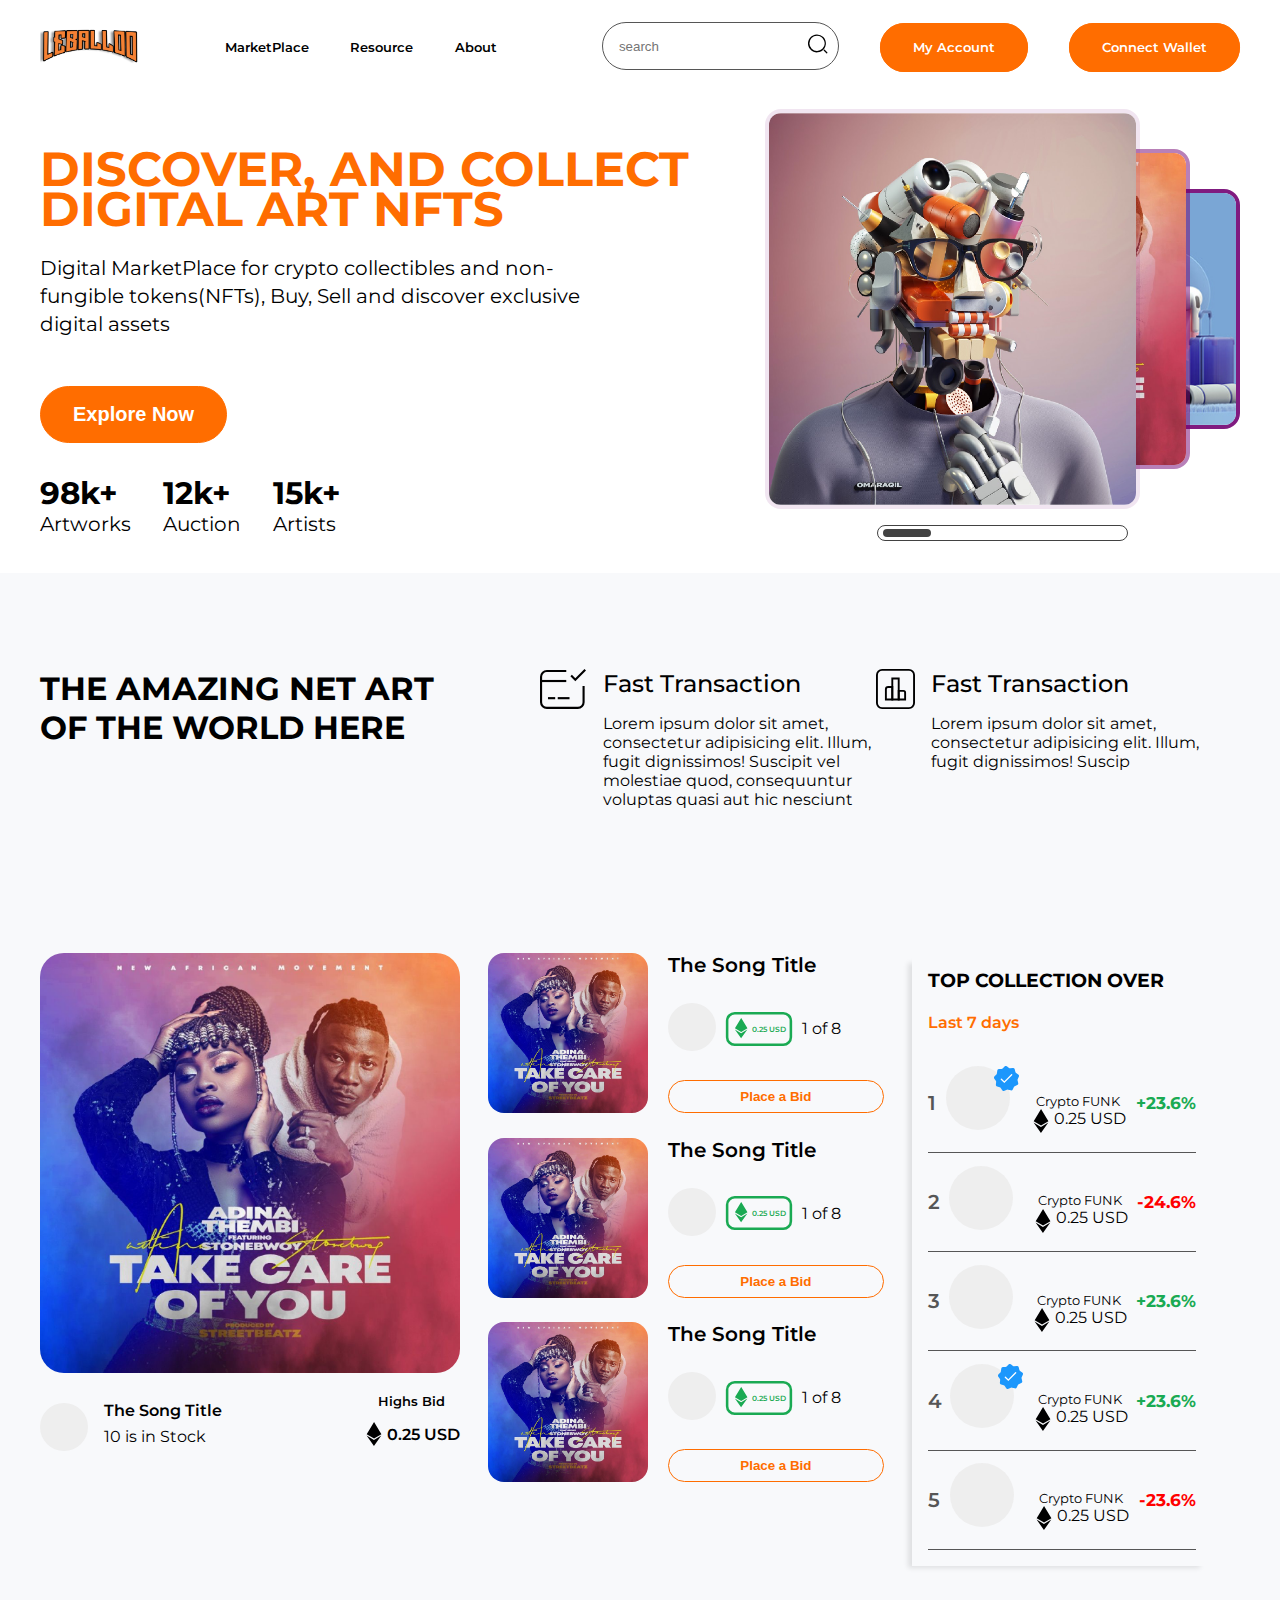
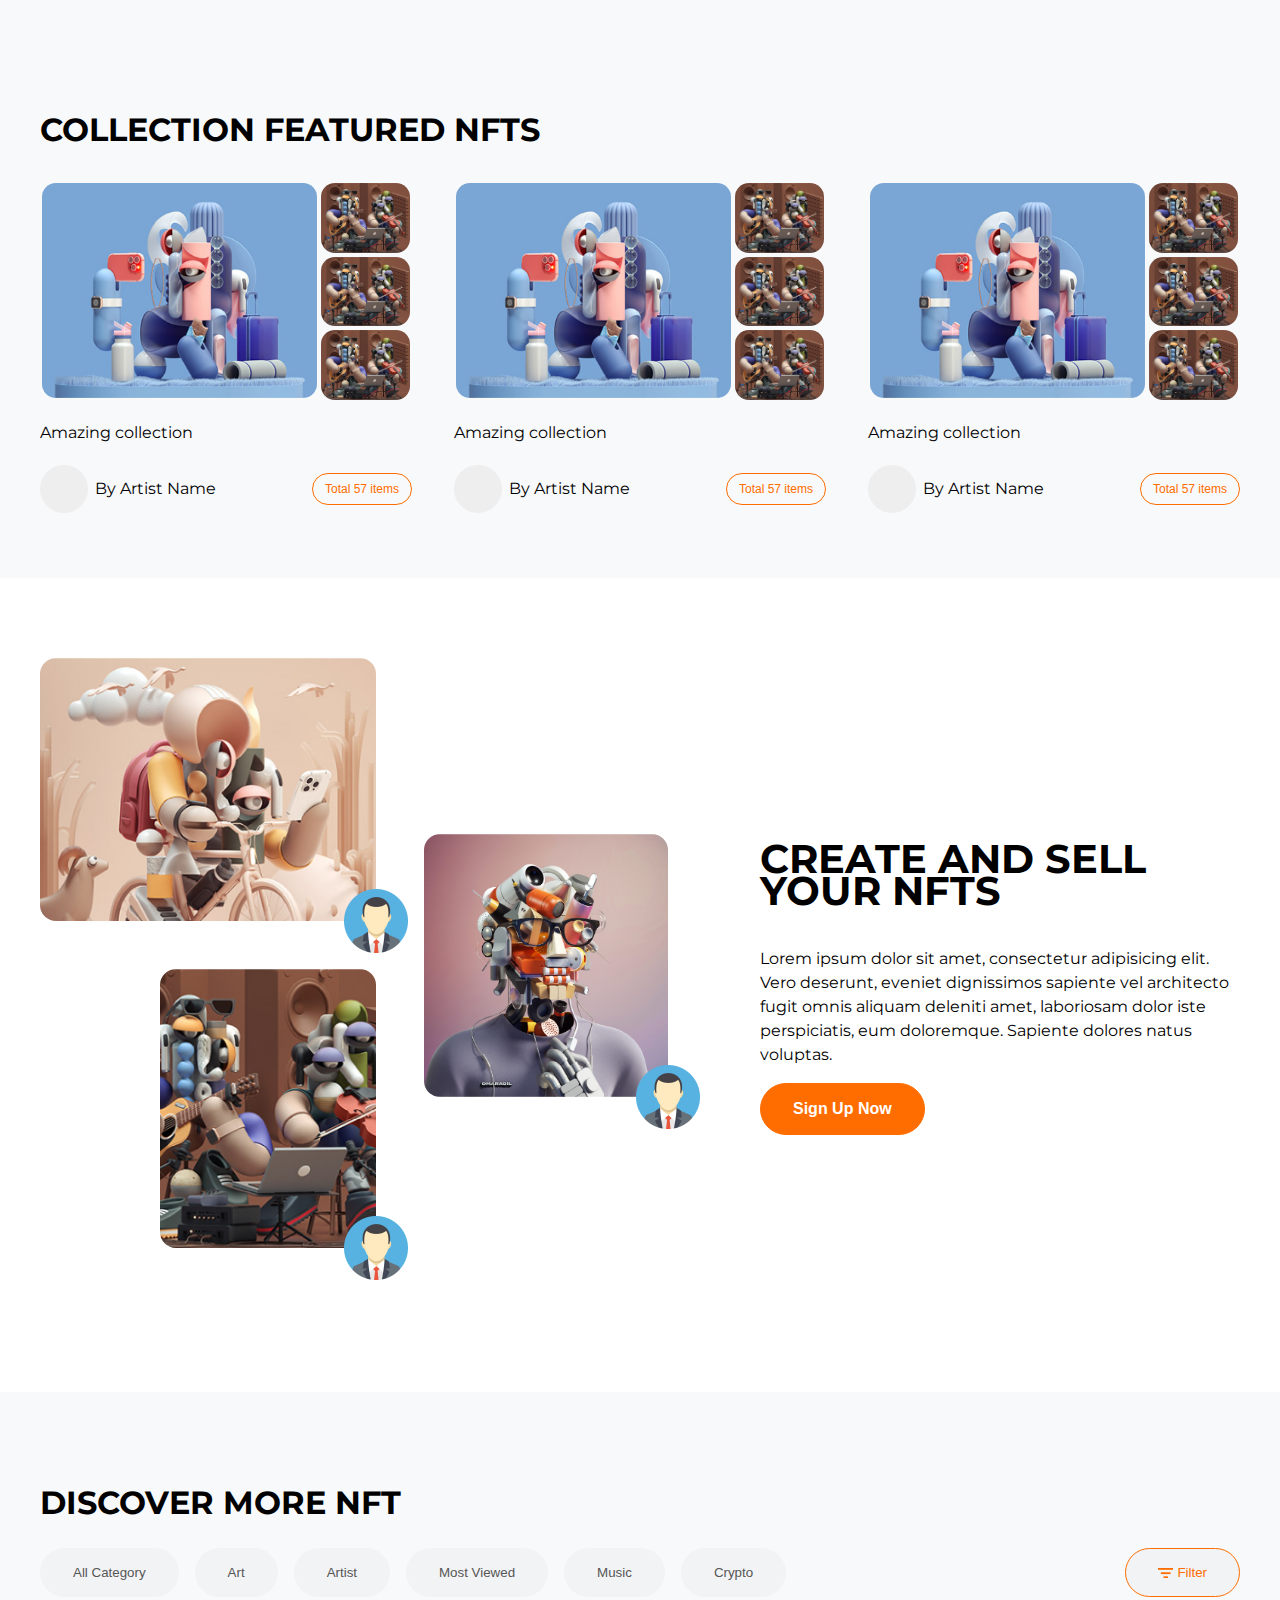
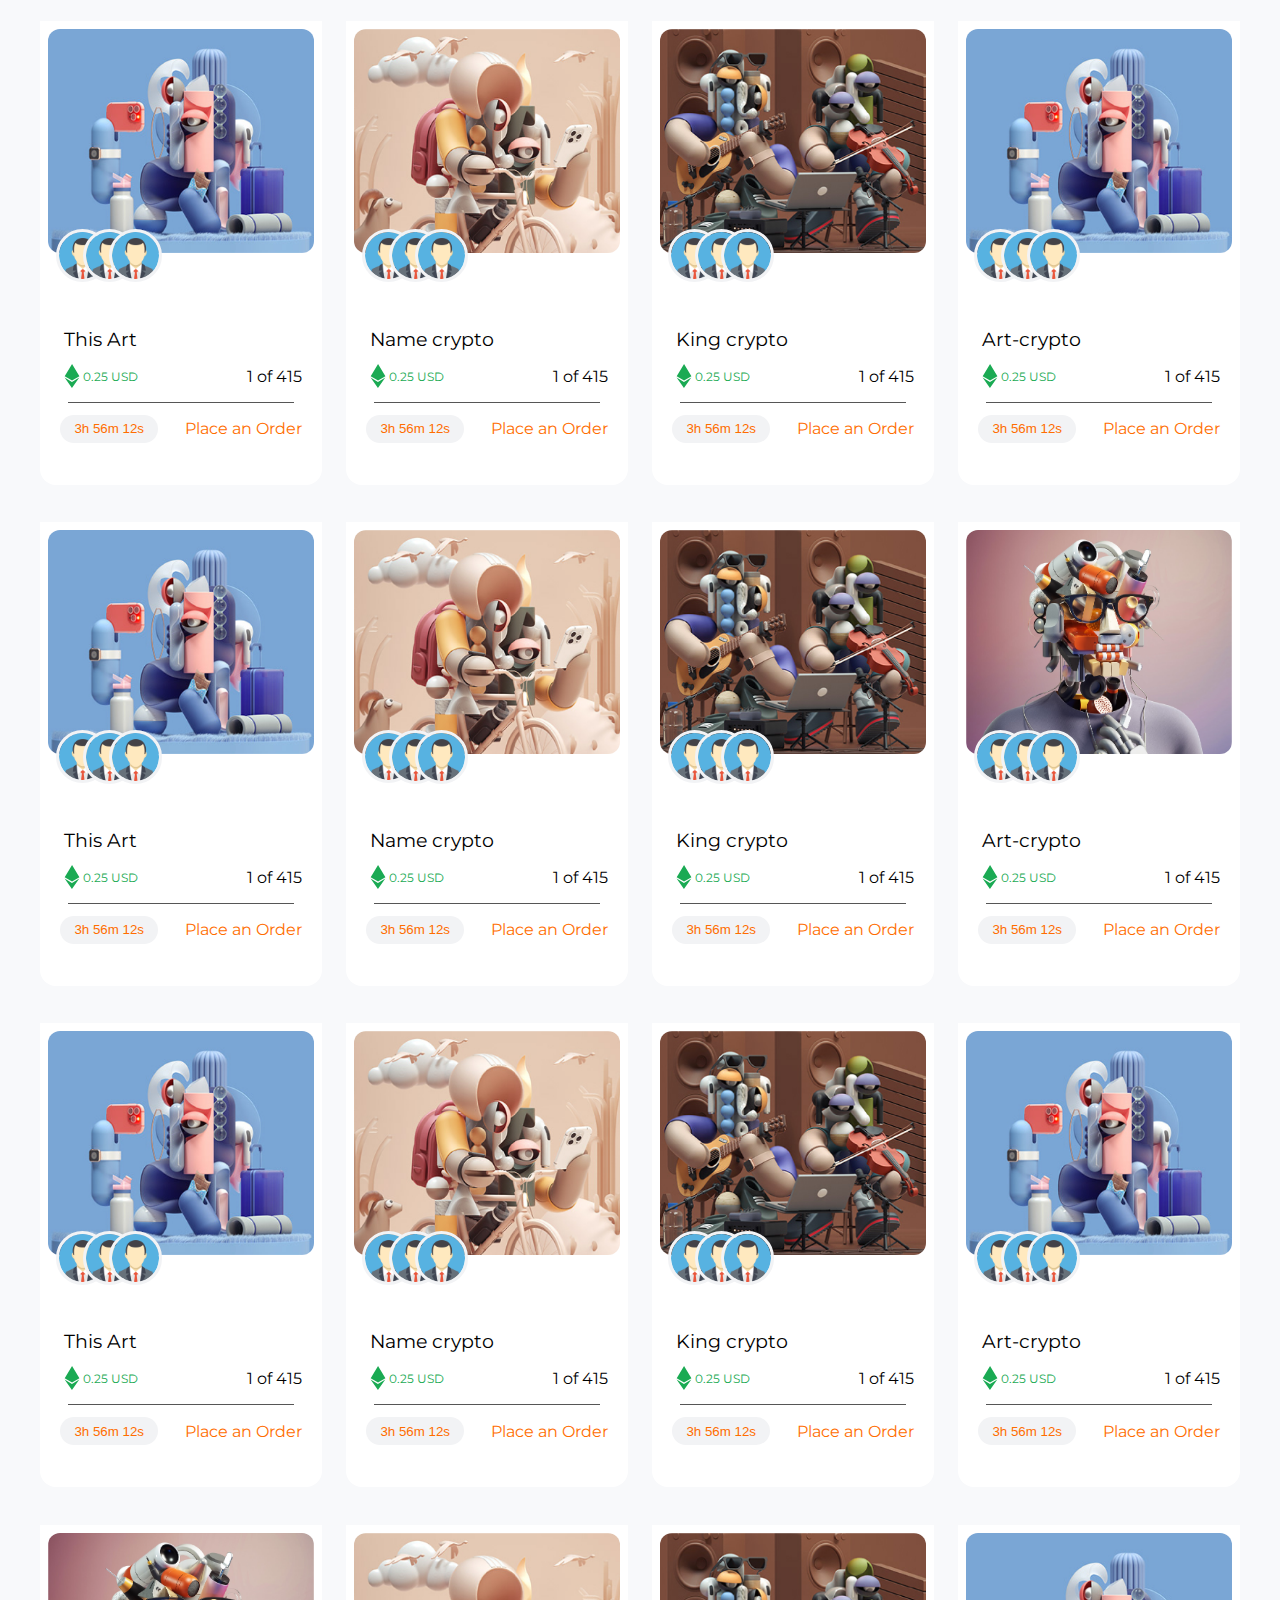
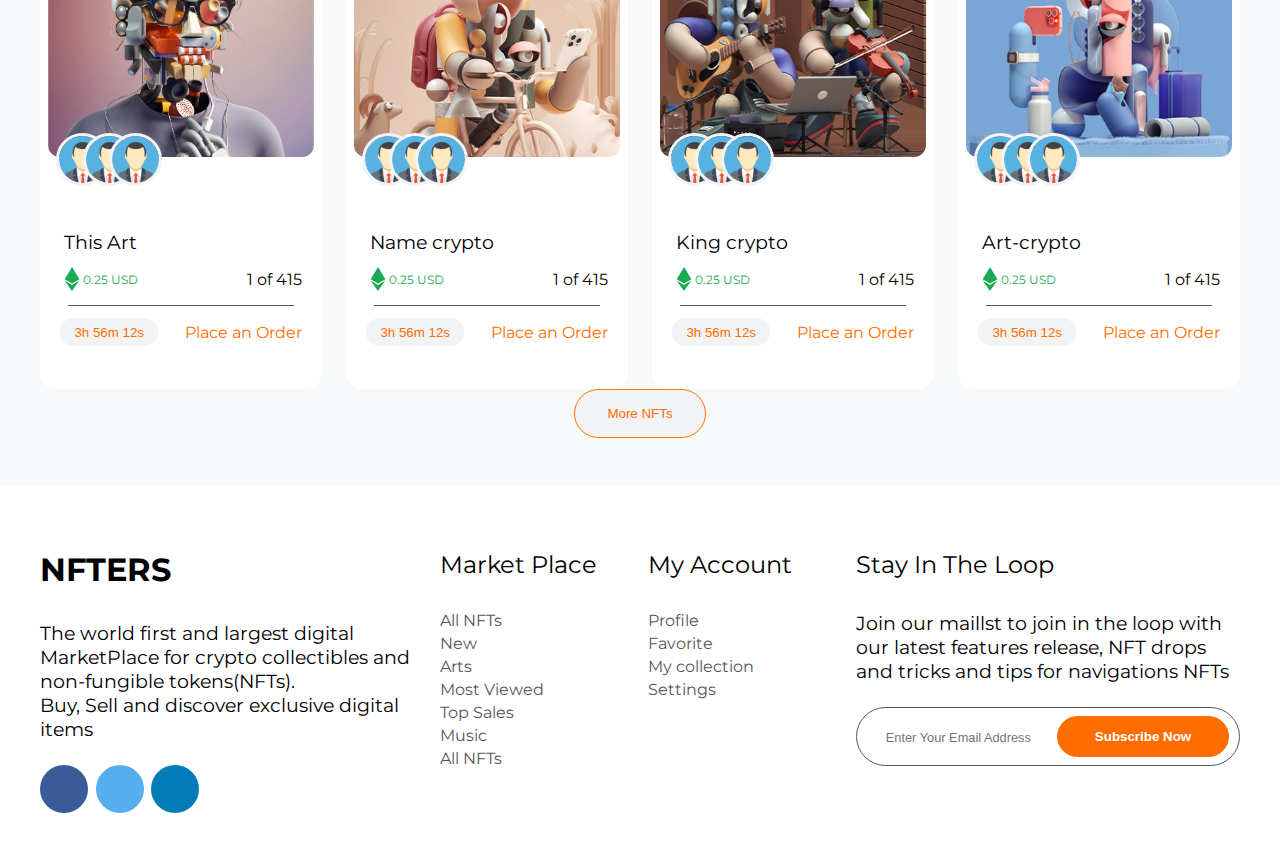
==== index.html @ 3ec62043 "mode" ====
<!DOCTYPE html>
<html lang="en">
  <head>
    <meta charset="UTF-8" />
    <meta http-equiv="X-UA-Compatible" content="IE=edge" />
    <meta name="viewport" content="width=device-width, initial-scale=1.0" />
    <link rel="stylesheet" href="./css/main.css" type="text/css" />
    <link rel="preconnect" href="https://fonts.googleapis.com" />
    <link rel="preconnect" href="https://fonts.gstatic.com" crossorigin />
    <link
      href="https://fonts.googleapis.com/css2?family=Montserrat:wght@400;600;800&display=swap"
      rel="stylesheet"
    />
    <title>Leballo</title>
  </head>
  <body>
    <nav>
      <ul>
        <li>
          <a href="./index.html"><img src="./img/Asset 1.png" /></a>
        </li>
        <li><a href="#">MarketPlace</a></li>
        <li><a href="#">Resource</a></li>
        <li><a href="#">About</a></li>
        <li>
          <form class="search">
            <input type="text" placeholder="search" />
            <button>
              <svg viewbox="0 0 145 145">
                <path d="M64.84 9.42A55.42 55.42 0 0 1 104 104 55.42 55.42 0 0 1 25.65 25.65 55 55 0 0 1 64.84 9.42m0 -9.42a64.84 64.84 0 1 0 45.84 19A64.63 64.63 0 0 0 64.84 0Z" />
                <path d="M136.18 137.42a4.69 4.69 0 0 1 -3.33 -1.38l-18.26 -18.26a4.71 4.71 0 0 1 6.66 -6.66l18.26 18.26a4.71 4.71 0 0 1 -3.33 8Z"/>
            </svg></button>
          </form>
        </li>
        <li><a href="./account.html" class="rounded-button">My Account</a></li>
        <li><a class="rounded-button">Connect Wallet</a></li>
        <svg class="mobile-nav-icon" onclick="toggleNavVisiblity()">
          <path d="M1 2H9C9.26522 2 9.51957 1.89464 9.70711 1.70711C9.89464 1.51957 10 1.26522 10 1C10 0.734784 9.89464 0.48043 9.70711 0.292893C9.51957 0.105357 9.26522 0 9 0H1C0.734784 0 0.48043 0.105357 0.292893 0.292893C0.105357 0.48043 0 0.734784 0 1C0 1.26522 0.105357 1.51957 0.292893 1.70711C0.48043 1.89464 0.734784 2 1 2ZM18 9C18 8.73478 17.8946 8.48043 17.7071 8.29289C17.5196 8.10536 17.2652 8 17 8H1C0.734784 8 0.48043 8.10536 0.292893 8.29289C0.105357 8.48043 0 8.73478 0 9C0 9.26522 0.105357 9.51957 0.292893 9.70711C0.48043 9.89464 0.734784 10 1 10H17C17.2652 10 17.5196 9.89464 17.7071 9.70711C17.8946 9.51957 18 9.26522 18 9ZM17 16H9C8.73478 16 8.48043 16.1054 8.29289 16.2929C8.10536 16.4804 8 16.7348 8 17C8 17.2652 8.10536 17.5196 8.29289 17.7071C8.48043 17.8946 8.73478 18 9 18H17C17.2652 18 17.5196 17.8946 17.7071 17.7071C17.8946 17.5196 18 17.2652 18 17C18 16.7348 17.8946 16.4804 17.7071 16.2929C17.5196 16.1054 17.2652 16 17 16Z" />
        </svg>
      </ul>
    </nav>
    <ol class="mobile-nav">
      <li><a href="#" >MarketPlace</a></li>
      <li><a href="#" >Resource</a></li>
      <li><a href="#" >About</a></li>
      <li><a href="./account.html">My Account</a></li>
      <li><a href="#">Connect Wallet</a></li>
    </ol>
    <section id="intro">
      <div>
        <h2>DISCOVER, AND COLLECT DIGITAL ART NFTS</h2>
        <p>
          Digital MarketPlace for crypto collectibles and non-fungible
          tokens(NFTs), Buy, Sell and discover exclusive digital assets
        </p>
        <button class="rounded-button">Explore Now</button>
        <ul>
          <li>
            <h3>98k+</h3>
            <p>Artworks</p>
          </li>
          <li>
            <h3>12k+</h3>
            <p>Auction</p>
          </li>
          <li>
            <h3>15k+</h3>
            <p>Artists</p>
          </li>
        </ul>
      </div>
      <div>
        <div class="img-slider" id="img-slider">
          <img
            class="first"
            src="./img/Asset 6.png"
            alt="test image"
            onclick="getValue({'index':1})"
          />
          <img
            class="second"
            src="./img/Asset 2.png"
            alt="test image"
            onclick="getValue({'index':2})"
          />
          <img
            class="third"
            src="./img/Asset 3.png"
            alt="test image"
            onclick="getValue({'index':3})"
          />
          <img
            src="./img/Asset 4.png"
            alt="test image"
            onclick="getValue({'index':4})"
          />
          <img
            src="./img/Asset 5.png"
            alt="test image"
            onclick="getValue({'index':5})"
          />
        </div>
        <form class="slider" onchange="getValue()" id="form-slider">
          <input type="radio" name="slide" value="1" checked />
          <input type="radio" name="slide" value="2" />
          <input type="radio" name="slide" value="3" />
          <input type="radio" name="slide" value="4" />
          <input type="radio" name="slide" value="5" />
        </form>
      </div>
    </section>
    <div class="bgcolor_lit_purple">
      <section id="more-intro">
        <h3>THE AMAZING NET ART OF THE WORLD HERE</h3>
        <div>
          <img 
          src="./img/Asset 6(2).svg" />
          <article>
            <h4>Fast Transaction</h4>
            <p>
              Lorem ipsum dolor sit amet, consectetur adipisicing elit. Illum,
              fugit dignissimos! Suscipit vel molestiae quod, consequuntur
              voluptas quasi aut hic nesciunt
            </p>
          </article>
        </div>
        <div>
          <img src="./img/Asset 5.svg" />
          <article>
            <h4>Fast Transaction</h4>
            <p>
              Lorem ipsum dolor sit amet, consectetur adipisicing elit. Illum,
              fugit dignissimos! Suscip
            </p>
          </article>
        </div>
      </section>
      <section id="featured">
        <div id="top-featured">
          <img
            class="rounded-corners"
            style="--radius: 1.5rem"
            src="./img/Asset 2.png"
          />
          <div>
            <div class="detail">
              <div
                class="blank_sq_image"
                style="--length: 3rem; --radius: 50%"
              ></div>
              <div>
                <h4>The Song Title</h4>
                <p>10 is in Stock</p>
              </div>
            </div>
            <div>
              <h5>Highs Bid</h5>
              <div class="price">
                <svg viewbox="0 0 20px 20px" xml:space="preserve">
                  <path
                    style="fill:currentColor;"
                    d="M11.944 17.97L4.58 13.62 11.943 24l7.37 -10.38 -7.372 4.35h0.003zM12.056 0L4.69 12.223l7.365 4.354 7.365 -4.35L12.056 0z"
                  />
                </svg>
                <p>0.25 USD</p>
              </div>
            </div>
          </div>
        </div>
        <div id="list-featured">
          <article>
            <img class="rounded-corners" src="./img/Asset 2.png" />
            <div class="flex">
              <h6>The Song Title</h6>
              <div class="flex">
                <div class="blank_sq_image" style="--length: 3rem; --radius: 50%">
                </div>
                <div class="price">
                  <svg viewbox="0 0 20px 20px" xml:space="preserve">
                    <path
                      style="fill:currentColor;"
                      d="M11.944 17.97L4.58 13.62 11.943 24l7.37 -10.38 -7.372 4.35h0.003zM12.056 0L4.69 12.223l7.365 4.354 7.365 -4.35L12.056 0z"
                    />
                  </svg>
                  <p>0.25 USD</p>
                </div>
                <p>1 of 8</p>
              </div>
              <button class="rounded-button invented-btn">Place a Bid</button>
            </div>
          </article>
          <article>
            <img class="rounded-corners" src="./img/Asset 2.png" />
            <div class="flex">
              <h6>The Song Title</h6>
              <div class="flex">
                <div class="blank_sq_image" style="--length: 3rem; --radius: 50%">
                </div>
                <div class="price">
                  <svg viewbox="0 0 20px 20px" xml:space="preserve">
                    <path
                      style="fill:currentColor;"
                      d="M11.944 17.97L4.58 13.62 11.943 24l7.37 -10.38 -7.372 4.35h0.003zM12.056 0L4.69 12.223l7.365 4.354 7.365 -4.35L12.056 0z"
                    />
                  </svg>
                  <p>0.25 USD</p>
                </div>
                <p>1 of 8</p>
              </div>
              <button class="rounded-button invented-btn">Place a Bid</button>
            </div>
          </article>
          <article>
            <img class="rounded-corners" src="./img/Asset 2.png" />
            <div class="flex">
              <h6>The Song Title</h6>
              <div class="flex">
                <div class="blank_sq_image" style="--length: 3rem; --radius: 50%">
                </div>
                <div class="price">
                  <svg viewbox="0 0 20px 20px" xml:space="preserve">
                    <path
                      style="fill:currentColor;"
                      d="M11.944 17.97L4.58 13.62 11.943 24l7.37 -10.38 -7.372 4.35h0.003zM12.056 0L4.69 12.223l7.365 4.354 7.365 -4.35L12.056 0z"
                    />
                  </svg>
                  <p>0.25 USD</p>
                </div>
                <p>1 of 8</p>
              </div>
              <button class="rounded-button invented-btn">Place a Bid</button>
            </div>
          </article>
        </div>
        <div id="top-collection">
          <h3>TOP COLLECTION OVER</h3>
          <h4>Last 7 days</h4>
          <div>
            <article>
              <h4>1</h4>
              <div class="image-with-verification">
                <div class="blank_sq_image"
                style="--length: 4rem; --radius: 50%">
                </div>
                <img src="./img/Asset 4.svg"/>
              </div>
              <div class="detail">
                <h5>Crypto FUNK</h5>
                <div class="price">
                  <svg viewbox="0 0 20px 20px" xml:space="preserve">
                    <path
                      style="fill:currentColor;"
                      d="M11.944 17.97L4.58 13.62 11.943 24l7.37 -10.38 -7.372 4.35h0.003zM12.056 0L4.69 12.223l7.365 4.354 7.365 -4.35L12.056 0z"
                    />
                  </svg>
                  <p>0.25 USD</p>
                </div>
              </div>
              <h6  style="color: var(--color-green);">+23.6%</h6>
            </article>
            <div>
              <article>
                <h4>2</h4>
                <div class="image-with-verification">
                  <div class="blank_sq_image"
                  style="--length: 4rem; --radius: 50%">
                  </div>
                </div>
                <div class="detail">
                  <h5>Crypto FUNK</h5>
                  <div class="price">
                    <svg viewbox="0 0 20px 20px" xml:space="preserve">
                      <path
                        style="fill:currentColor;"
                        d="M11.944 17.97L4.58 13.62 11.943 24l7.37 -10.38 -7.372 4.35h0.003zM12.056 0L4.69 12.223l7.365 4.354 7.365 -4.35L12.056 0z"
                      />
                    </svg>
                    <p>0.25 USD</p>
                  </div>
                </div>
                <h6 style="color: red;">-24.6%</h6>
              </article>
              <div>
                <article>
                  <h4>3</h4>
                  <div class="image-with-verification">
                    <div class="blank_sq_image"
                    style="--length: 4rem; --radius: 50%">
                    </div>
                  </div>
                  <div class="detail">
                    <h5>Crypto FUNK</h5>
                    <div class="price">
                      <svg viewbox="0 0 20px 20px" xml:space="preserve">
                        <path
                          style="fill:currentColor;"
                          d="M11.944 17.97L4.58 13.62 11.943 24l7.37 -10.38 -7.372 4.35h0.003zM12.056 0L4.69 12.223l7.365 4.354 7.365 -4.35L12.056 0z"
                        />
                      </svg>
                      <p>0.25 USD</p>
                    </div>
                  </div>
                  <h6 style="color: var(--color-green);">+23.6%</h6>
                </article>
                <div>
                  <article>
                    <h4>4</h4>
                    <div class="image-with-verification">
                      <div class="blank_sq_image"
                      style="--length: 4rem; --radius: 50%">
                      </div>
                      <img src="./img/Asset 4.svg"/>
                    </div>
                    <div class="detail">
                      <h5>Crypto FUNK</h5>
                      <div class="price">
                        <svg viewbox="0 0 20px 20px" xml:space="preserve">
                          <path
                            style="fill:currentColor;"
                            d="M11.944 17.97L4.58 13.62 11.943 24l7.37 -10.38 -7.372 4.35h0.003zM12.056 0L4.69 12.223l7.365 4.354 7.365 -4.35L12.056 0z"
                          />
                        </svg>
                        <p>0.25 USD</p>
                      </div>
                    </div>
                    <h6 style="color: var(--color-green);" >+23.6%</h6>
                  </article>
                  <div>
                    <article>
                      <h4>5</h4>
                      <div class="image-with-verification">
                        <div class="blank_sq_image"
                        style="--length: 4rem; --radius: 50%">
                        </div>
                      </div>
                      <div class="detail">
                        <h5>Crypto FUNK</h5>
                        <div class="price">
                          <svg viewbox="0 0 20px 20px" xml:space="preserve">
                            <path
                              style="fill:currentColor;"
                              d="M11.944 17.97L4.58 13.62 11.943 24l7.37 -10.38 -7.372 4.35h0.003zM12.056 0L4.69 12.223l7.365 4.354 7.365 -4.35L12.056 0z"
                            />
                          </svg>
                          <p>0.25 USD</p>
                        </div>
                      </div>
                      <h6 style="color: red;">-23.6%</h6>
                    </article>
          </div>
        </div>
      </section>
      <section id="nft-collections">
        <h2>COLLECTION FEATURED NFTS</h2>
        <div id="collections">
          <div>
            <div class="collection">
              <img class="main" src="./img/Asset 3.png" />
              <img src="./img/Asset 5.png"/>
              <img src="./img/Asset 5.png"/>
              <img src="./img/Asset 5.png"/>
            </div>
            <h4>Amazing collection</h4>
            <div class="flex flex-center">
                <div class="blank_sq_image" style="--length:3rem;"></div>
                <p>By Artist Name</p>
              <button class="rounded-button flex-leftmost invented-btn">Total 57 items</button>
            </div>
          </div>
          <div>
            <div class="collection">
              <img class="main" src="./img/Asset 3.png" />
              <img src="./img/Asset 5.png"/>
              <img src="./img/Asset 5.png"/>
              <img src="./img/Asset 5.png"/>
            </div>
            <h4>Amazing collection</h4>
            <div class="flex flex-center">
                <div class="blank_sq_image" style="--length:3rem;"></div>
                <p>By Artist Name</p>
              <button class="rounded-button flex-leftmost invented-btn">Total 57 items</button>
            </div>
          </div>
          <div>
            <div class="collection">
              <img class="main" src="./img/Asset 3.png" />
              <img src="./img/Asset 5.png"/>
              <img src="./img/Asset 5.png"/>
              <img src="./img/Asset 5.png"/>
            </div>
            <h4>Amazing collection</h4>
            <div class="flex flex-center">
                <div class="blank_sq_image" style="--length:3rem;"></div>
                <p>By Artist Name</p>
              <button class="rounded-button flex-leftmost invented-btn">Total 57 items</button>
            </div>
          </div>
        </div>
      </section>
    </div>
    <section id="create-nfts">
      <div class="image-display">
        <div class="image_avatar">
          <img src="./img/Asset 4.png" class="rounded-corners main"/>
          <img src="./img/Avatar.png" class="avatar"/>
        </div>
        <div class="image_avatar">
          <img src="./img/Asset 5.png" class="rounded-corners main"/>
          <img src="./img/Avatar.png" class="avatar"/>
        </div>
        <div class="image_avatar">
          <img src="./img/Asset 6.png" class="rounded-corners main"/>
          <img src="./img/Avatar.png" class="avatar"/>
        </div>
      </div>
      <article>
        <h3>CREATE AND SELL YOUR NFTS</h3>
        <p>Lorem ipsum dolor sit amet, consectetur adipisicing elit. Vero deserunt, eveniet dignissimos sapiente vel architecto fugit omnis aliquam deleniti amet, laboriosam dolor iste perspiciatis, eum doloremque. Sapiente dolores natus voluptas.</p>
        <button class="rounded-button">Sign Up Now</button>
      </article>
    </section>
    <div class="bgcolor_lit_purple">
      <section id="discover">
        <h2>DISCOVER MORE NFT</h2>
        <div id="category">
          <button class="rounded-button">All Category</button>
          <button class="rounded-button">Art</button>
          <button class="rounded-button">Artist</button>
          <button class="rounded-button">Most Viewed</button>
          <button class="rounded-button">Music</button>
          <button class="rounded-button">Crypto</button>
          <button class="rounded-button flex flex-center" style="--gap:0.25rem"> <svg
            style="height: 10px; width: 15px; fill: currentColor"
            viewbox="0 0 15px 10px"
          >
            <path d="M0 0H15.444V1.824H0V0Z"></path>
            <path d="M2.87 4.275H12.574V6.099H2.87V4.275Z"></path>
            <path d="M5.472 8.333H9.972V10.157H5.472V8.333Z"></path>
          </svg> Filter</button>
        </div>
        <div id="nfts">
          <figure>
            <img src="./img/Asset 3.png" />
            <div class="avatars">
              <img src="./img/Avatar.png" />
              <img src="./img/Avatar.png" />
              <img src="./img/Avatar.png" />
            </div>
            <figcaption>
              <h3>This Art</h3>
              <div class="flex-group">
                <div>
                  <svg xml:space="preserve">
                    <path
                      class="green-eth-icon"
                      d="M11.944 17.97L4.58 13.62 11.943 24l7.37 -10.38 -7.372 4.35h0.003zM12.056 0L4.69 12.223l7.365 4.354 7.365 -4.35L12.056 0z"
                    />
                  </svg>
                  <p>0.25 USD</p>
                </div>
                <p>1 of 415</p>
              </div>
              <div class="divider"></div>
              <div class="flex-group">
                <button class="rounded-button">3h 56m 12s</button>
                <a>Place an Order</a>
              </div>
            </figcaption>
          </figure>
          <figure>
            <img src="./img/Asset 4.png" />
            <div class="avatars">
              <img src="./img/Avatar.png" />
              <img src="./img/Avatar.png" />
              <img src="./img/Avatar.png" />
            </div>
            <figcaption>
              <h3>Name crypto</h3>
              <div class="flex-group">
                <div>
                  <svg xml:space="preserve">
                    <path
                      class="green-eth-icon"
                      d="M11.944 17.97L4.58 13.62 11.943 24l7.37 -10.38 -7.372 4.35h0.003zM12.056 0L4.69 12.223l7.365 4.354 7.365 -4.35L12.056 0z"
                    />
                  </svg>
                  <p>0.25 USD</p>
                </div>
                <p>1 of 415</p>
              </div>
              <div class="divider"></div>
              <div class="flex-group">
                <button class="rounded-button">3h 56m 12s</button>
                <a>Place an Order</a>
              </div>
            </figcaption>
          </figure>
          <figure>
            <img src="./img/Asset 5.png" />
            <div class="avatars">
              <img src="./img/Avatar.png" />
              <img src="./img/Avatar.png" />
              <img src="./img/Avatar.png" />
            </div>
            <figcaption>
              <h3>King crypto</h3>
              <div class="flex-group">
                <div>
                  <svg xml:space="preserve">
                    <path
                      class="green-eth-icon"
                      d="M11.944 17.97L4.58 13.62 11.943 24l7.37 -10.38 -7.372 4.35h0.003zM12.056 0L4.69 12.223l7.365 4.354 7.365 -4.35L12.056 0z"
                    />
                  </svg>
                  <p>0.25 USD</p>
                </div>
                <p>1 of 415</p>
              </div>
              <div class="divider"></div>
              <div class="flex-group">
                <button class="rounded-button">3h 56m 12s</button>
                <a>Place an Order</a>
              </div>
            </figcaption>
          </figure>
          <figure>
            <img src="./img/Asset 3.png" />
            <div class="avatars">
              <img src="./img/Avatar.png" />
              <img src="./img/Avatar.png" />
              <img src="./img/Avatar.png" />
            </div>
            <figcaption>
              <h3>Art-crypto</h3>
              <div class="flex-group">
                <div>
                  <svg xml:space="preserve">
                    <path
                      class="green-eth-icon"
                      d="M11.944 17.97L4.58 13.62 11.943 24l7.37 -10.38 -7.372 4.35h0.003zM12.056 0L4.69 12.223l7.365 4.354 7.365 -4.35L12.056 0z"
                    />
                  </svg>
                  <p>0.25 USD</p>
                </div>
                <p>1 of 415</p>
              </div>
              <div class="divider"></div>
              <div class="flex-group">
                <button class="rounded-button">3h 56m 12s</button>
                <a>Place an Order</a>
              </div>
            </figcaption>
          </figure>
          <figure>
            <img src="./img/Asset 3.png" />
            <div class="avatars">
              <img src="./img/Avatar.png" />
              <img src="./img/Avatar.png" />
              <img src="./img/Avatar.png" />
            </div>
            <figcaption>
              <h3>This Art</h3>
              <div class="flex-group">
                <div>
                  <svg xml:space="preserve">
                    <path
                      class="green-eth-icon"
                      d="M11.944 17.97L4.58 13.62 11.943 24l7.37 -10.38 -7.372 4.35h0.003zM12.056 0L4.69 12.223l7.365 4.354 7.365 -4.35L12.056 0z"
                    />
                  </svg>
                  <p>0.25 USD</p>
                </div>
                <p>1 of 415</p>
              </div>
              <div class="divider"></div>
              <div class="flex-group">
                <button class="rounded-button">3h 56m 12s</button>
                <a>Place an Order</a>
              </div>
            </figcaption>
          </figure>
          <figure>
            <img src="./img/Asset 4.png" />
            <div class="avatars">
              <img src="./img/Avatar.png" />
              <img src="./img/Avatar.png" />
              <img src="./img/Avatar.png" />
            </div>
            <figcaption>
              <h3>Name crypto</h3>
              <div class="flex-group">
                <div>
                  <svg xml:space="preserve">
                    <path
                      class="green-eth-icon"
                      d="M11.944 17.97L4.58 13.62 11.943 24l7.37 -10.38 -7.372 4.35h0.003zM12.056 0L4.69 12.223l7.365 4.354 7.365 -4.35L12.056 0z"
                    />
                  </svg>
                  <p>0.25 USD</p>
                </div>
                <p>1 of 415</p>
              </div>
              <div class="divider"></div>
              <div class="flex-group">
                <button class="rounded-button">3h 56m 12s</button>
                <a>Place an Order</a>
              </div>
            </figcaption>
          </figure>
          <figure>
            <img src="./img/Asset 5.png" />
            <div class="avatars">
              <img src="./img/Avatar.png" />
              <img src="./img/Avatar.png" />
              <img src="./img/Avatar.png" />
            </div>
            <figcaption>
              <h3>King crypto</h3>
              <div class="flex-group">
                <div>
                  <svg xml:space="preserve">
                    <path
                      class="green-eth-icon"
                      d="M11.944 17.97L4.58 13.62 11.943 24l7.37 -10.38 -7.372 4.35h0.003zM12.056 0L4.69 12.223l7.365 4.354 7.365 -4.35L12.056 0z"
                    />
                  </svg>
                  <p>0.25 USD</p>
                </div>
                <p>1 of 415</p>
              </div>
              <div class="divider"></div>
              <div class="flex-group">
                <button class="rounded-button">3h 56m 12s</button>
                <a>Place an Order</a>
              </div>
            </figcaption>
          </figure>
          <figure>
            <img src="./img/Asset 6.png" />
            <div class="avatars">
              <img src="./img/Avatar.png" />
              <img src="./img/Avatar.png" />
              <img src="./img/Avatar.png" />
            </div>
            <figcaption>
              <h3>Art-crypto</h3>
              <div class="flex-group">
                <div>
                  <svg xml:space="preserve">
                    <path
                      class="green-eth-icon"
                      d="M11.944 17.97L4.58 13.62 11.943 24l7.37 -10.38 -7.372 4.35h0.003zM12.056 0L4.69 12.223l7.365 4.354 7.365 -4.35L12.056 0z"
                    />
                  </svg>
                  <p>0.25 USD</p>
                </div>
                <p>1 of 415</p>
              </div>
              <div class="divider"></div>
              <div class="flex-group">
                <button class="rounded-button">3h 56m 12s</button>
                <a>Place an Order</a>
              </div>
            </figcaption>
          </figure>
          <figure>
            <img src="./img/Asset 3.png" />
            <div class="avatars">
              <img src="./img/Avatar.png" />
              <img src="./img/Avatar.png" />
              <img src="./img/Avatar.png" />
            </div>
            <figcaption>
              <h3>This Art</h3>
              <div class="flex-group">
                <div>
                  <svg xml:space="preserve">
                    <path
                      class="green-eth-icon"
                      d="M11.944 17.97L4.58 13.62 11.943 24l7.37 -10.38 -7.372 4.35h0.003zM12.056 0L4.69 12.223l7.365 4.354 7.365 -4.35L12.056 0z"
                    />
                  </svg>
                  <p>0.25 USD</p>
                </div>
                <p>1 of 415</p>
              </div>
              <div class="divider"></div>
              <div class="flex-group">
                <button class="rounded-button">3h 56m 12s</button>
                <a>Place an Order</a>
              </div>
            </figcaption>
          </figure>
          <figure>
            <img src="./img/Asset 4.png" />
            <div class="avatars">
              <img src="./img/Avatar.png" />
              <img src="./img/Avatar.png" />
              <img src="./img/Avatar.png" />
            </div>
            <figcaption>
              <h3>Name crypto</h3>
              <div class="flex-group">
                <div>
                  <svg xml:space="preserve">
                    <path
                      class="green-eth-icon"
                      d="M11.944 17.97L4.58 13.62 11.943 24l7.37 -10.38 -7.372 4.35h0.003zM12.056 0L4.69 12.223l7.365 4.354 7.365 -4.35L12.056 0z"
                    />
                  </svg>
                  <p>0.25 USD</p>
                </div>
                <p>1 of 415</p>
              </div>
              <div class="divider"></div>
              <div class="flex-group">
                <button class="rounded-button">3h 56m 12s</button>
                <a>Place an Order</a>
              </div>
            </figcaption>
          </figure>
          <figure>
            <img src="./img/Asset 5.png" />
            <div class="avatars">
              <img src="./img/Avatar.png" />
              <img src="./img/Avatar.png" />
              <img src="./img/Avatar.png" />
            </div>
            <figcaption>
              <h3>King crypto</h3>
              <div class="flex-group">
                <div>
                  <svg xml:space="preserve">
                    <path
                      class="green-eth-icon"
                      d="M11.944 17.97L4.58 13.62 11.943 24l7.37 -10.38 -7.372 4.35h0.003zM12.056 0L4.69 12.223l7.365 4.354 7.365 -4.35L12.056 0z"
                    />
                  </svg>
                  <p>0.25 USD</p>
                </div>
                <p>1 of 415</p>
              </div>
              <div class="divider"></div>
              <div class="flex-group">
                <button class="rounded-button">3h 56m 12s</button>
                <a>Place an Order</a>
              </div>
            </figcaption>
          </figure>
          <figure>
            <img src="./img/Asset 3.png" />
            <div class="avatars">
              <img src="./img/Avatar.png" />
              <img src="./img/Avatar.png" />
              <img src="./img/Avatar.png" />
            </div>
            <figcaption>
              <h3>Art-crypto</h3>
              <div class="flex-group">
                <div>
                  <svg xml:space="preserve">
                    <path
                      class="green-eth-icon"
                      d="M11.944 17.97L4.58 13.62 11.943 24l7.37 -10.38 -7.372 4.35h0.003zM12.056 0L4.69 12.223l7.365 4.354 7.365 -4.35L12.056 0z"
                    />
                  </svg>
                  <p>0.25 USD</p>
                </div>
                <p>1 of 415</p>
              </div>
              <div class="divider"></div>
              <div class="flex-group">
                <button class="rounded-button">3h 56m 12s</button>
                <a>Place an Order</a>
              </div>
            </figcaption>
          </figure>
          <figure>
            <img src="./img/Asset 6.png" />
            <div class="avatars">
              <img src="./img/Avatar.png" />
              <img src="./img/Avatar.png" />
              <img src="./img/Avatar.png" />
            </div>
            <figcaption>
              <h3>This Art</h3>
              <div class="flex-group">
                <div>
                  <svg xml:space="preserve">
                    <path
                      class="green-eth-icon"
                      d="M11.944 17.97L4.58 13.62 11.943 24l7.37 -10.38 -7.372 4.35h0.003zM12.056 0L4.69 12.223l7.365 4.354 7.365 -4.35L12.056 0z"
                    />
                  </svg>
                  <p>0.25 USD</p>
                </div>
                <p>1 of 415</p>
              </div>
              <div class="divider"></div>
              <div class="flex-group">
                <button class="rounded-button">3h 56m 12s</button>
                <a>Place an Order</a>
              </div>
            </figcaption>
          </figure>
          <figure>
            <img src="./img/Asset 4.png" />
            <div class="avatars">
              <img src="./img/Avatar.png" />
              <img src="./img/Avatar.png" />
              <img src="./img/Avatar.png" />
            </div>
            <figcaption>
              <h3>Name crypto</h3>
              <div class="flex-group">
                <div>
                  <svg xml:space="preserve">
                    <path
                      class="green-eth-icon"
                      d="M11.944 17.97L4.58 13.62 11.943 24l7.37 -10.38 -7.372 4.35h0.003zM12.056 0L4.69 12.223l7.365 4.354 7.365 -4.35L12.056 0z"
                    />
                  </svg>
                  <p>0.25 USD</p>
                </div>
                <p>1 of 415</p>
              </div>
              <div class="divider"></div>
              <div class="flex-group">
                <button class="rounded-button">3h 56m 12s</button>
                <a>Place an Order</a>
              </div>
            </figcaption>
          </figure>
          <figure>
            <img src="./img/Asset 5.png" />
            <div class="avatars">
              <img src="./img/Avatar.png" />
              <img src="./img/Avatar.png" />
              <img src="./img/Avatar.png" />
            </div>
            <figcaption>
              <h3>King crypto</h3>
              <div class="flex-group">
                <div>
                  <svg xml:space="preserve">
                    <path
                      class="green-eth-icon"
                      d="M11.944 17.97L4.58 13.62 11.943 24l7.37 -10.38 -7.372 4.35h0.003zM12.056 0L4.69 12.223l7.365 4.354 7.365 -4.35L12.056 0z"
                    />
                  </svg>
                  <p>0.25 USD</p>
                </div>
                <p>1 of 415</p>
              </div>
              <div class="divider"></div>
              <div class="flex-group">
                <button class="rounded-button">3h 56m 12s</button>
                <a>Place an Order</a>
              </div>
            </figcaption>
          </figure>
          <figure>
            <img src="./img/Asset 3.png" />
            <div class="avatars">
              <img src="./img/Avatar.png" />
              <img src="./img/Avatar.png" />
              <img src="./img/Avatar.png" />
            </div>
            <figcaption>
              <h3>Art-crypto</h3>
              <div class="flex-group">
                <div>
                  <svg xml:space="preserve">
                    <path
                      class="green-eth-icon"
                      d="M11.944 17.97L4.58 13.62 11.943 24l7.37 -10.38 -7.372 4.35h0.003zM12.056 0L4.69 12.223l7.365 4.354 7.365 -4.35L12.056 0z"
                    />
                  </svg>
                  <p>0.25 USD</p>
                </div>
                <p>1 of 415</p>
              </div>
              <div class="divider"></div>
              <div class="flex-group">
                <button class="rounded-button">3h 56m 12s</button>
                <a>Place an Order</a>
              </div>
            </figcaption>
          </figure>
        </div>
      </section>
      <div class="center">
        <button class="rounded-button more-nft">More NFTs</button>
      </div>
    </div>
    <section>
      <footer>
        <article>
          <h3>NFTERS</h3>
          <p>The world first and largest digital MarketPlace for crypto collectibles and non-fungible tokens(NFTs).<br>Buy, Sell and discover exclusive digital items</p>
          <div class="flex">
            <div class="blank_sq_image" style="--length:3rem;--bg-color:#3b5b98"></div>
            <div class="blank_sq_image" style="--length:3rem;--bg-color:#56aeed"></div>
            <div class="blank_sq_image" style="--length:3rem;--bg-color:#017cb7"></div>
          </div>
        </article>
        <div>
          <h4>Market Place</h4>
          <ul>
            <li><a href="#">All NFTs</a></li>
            <li><a href="#">New</a></li>
            <li><a href="#">Arts</a></li>
            <li><a href="#">Most Viewed</a></li>
            <li><a href="#">Top Sales</a></li>
            <li><a href="#">Music</a></li>
            <li><a href="#">All NFTs</a></li>
          </ul>
        </div>
        <div>
          <h4>My Account</h4>
          <ul>
            <li><a href="#">Profile</a></li>
            <li><a href="#">Favorite</a></li>
            <li><a href="#">My collection</a></li>
            <li><a href="#">Settings</a></li>
          </ul>
        </div>
        <div>
          <h4>
            Stay In The Loop
          </h4>
          <p>Join our maillst to join in the loop with our latest features release, NFT drops and tricks and tips for navigations NFTs</p>
          <form>
            <input type="email" name="style" placeholder="Enter Your Email Address"/>
            <button class="button rounded-button">Subscribe Now</button>
          </form>
        </div>
      </footer>
    </section>
  </body>
  <script>
    const form_elements = document.getElementById("form-slider").children;
    const _count = 0;

    var _timer = ()=>{return setInterval(() => {
      getValue({
        index:
          +1 +
          (parseInt(
            document.querySelector('input[name="slide"]:checked').value
          ) %
            form_elements.length),
      });
    }, 2000)};
    
    var _timer_instance=_timer()

    function getValue(_int) {
      if (_int) {
        var _value = _int.index;
      } else {
        var _value = document.querySelector(
          'input[name="slide"]:checked'
        ).value;
      }
      const elements = document.getElementById("img-slider").children;

      for (var i = 0; i < elements.length; i++) {
        if (i + 1 < _value || i - 1 > _value) {
          elements[i].removeAttribute("class");
        }
        if (i + 1 == _value) {
          elements[i].setAttribute("class", "first");
        } else if (i == _value) {
          elements[i].setAttribute("class", "second");
        } else if (i - 1 == _value) {
          elements[i].setAttribute("class", "third");
        }

        //edge cases
        if (_value == elements.length) {
          elements[0].setAttribute("class", "second");
          elements[1].setAttribute("class", "third");
        } else if (_value == elements.length - 1) {
          elements[0].setAttribute("class", "third");
        }
      }
      form_elements[_value - 1].checked = true;
      clearInterval(_timer_instance);
      _timer_instance=_timer();
    }
    function toggleNavVisiblity(){
      document.querySelector('.mobile-nav-icon').classList.toggle("visible")
      document.querySelector('.mobile-nav').classList.toggle("appear")
    }
  </script>
</html>
---- css/main.css ----
:root {
  --color-orange: #ff6d00;
  --color-light-text: white;
  --color-bg2: #f8f9fb;
  --color-light-btn2: #f2f3f5;
  --color-dark-text: #565656;
  --color-dark: black;
  --max-width: 1200px;
  --color-green: #1aaa53;
  --font-style1: "Montserrat", sans-serif;
  --color-blank-img: #eeeeee;
}

/* border box model: https://css-tricks.com/box-sizing/ */

html {
  box-sizing: border-box;
}

*,
*::before,
*::after {
  box-sizing: inherit;
}

body {
  padding: 0;
  margin: 0;
  font-family: var(--font-style1);
}
img {
  width: 100%;
  object-fit: cover;
}
.rounded-corners {
  --radius: 1rem;
  border-radius: var(--radius);
}
nav {
  max-width: var(--max-width);
  margin: 0 auto;
  position: relative;
}
nav ul {
  display: flex;
  justify-content: space-between;
  list-style-type: none;
  align-items: center;
  padding: 0;
}

nav img {
  max-height: 5rem;
  width: 135%;
  margin: 0;
  object-fit: contain;
  object-position: -5px 0;
}
nav ul li:first-child {
  max-width: 5rem;
  margin: 0 4rem 0 0;
}
nav ul li:nth-child(5) {
  margin-left: 4rem;
}

nav ul a {
  font-size: 80%;
  font-weight: 600;
  text-decoration: none;
  color: var(--color-dark);
}
nav ul a:hover {
  color: var(--color-orange);
}

nav h1 {
  margin: 0;
  padding: 0;
}
.rounded-button {
  --body-color: var(--color-orange, black);
  --text-color: var(--color-light-text, white);
  --border-color: var(--color-orange, white);
  padding: 0;
  margin: 0;
  background-color: var(--body-color);
  border: 1px solid var(--border-color);
  color: var(--text-color);
  padding: 1rem 2rem;
  border-radius: 2rem;
}
.rounded-button:hover,
.rounded-button:hover:focus {
  color: var(--body-color);
  border: 1px solid var(--border-color);
  background-color: var(--text-color);
  border-radius: 2rem;
  transition: 0.5s;
}
.search {
  display: flex;
  height: 3rem;
  border: 0.05rem solid var(--color-dark-text);
  color: var(--color-dark-text);
  border-radius: 3rem;
  outline: none;
}
.search input {
  background-color: transparent;
  border: none;
  padding: 0.1rem 0.1rem 0.1rem 1rem;
  outline: none;
}
.search button {
  background-color: transparent;
  width: 2.5rem;
  margin: 0;
  border: none;
}
.search button img {
  height: 100%;
}

section,
footer {
  max-width: var(--max-width);
  margin: 2rem auto;
}

#intro ul {
  list-style-type: none;
  color: var(--color-dark);
  padding: 0;
  margin: 0;
  display: flex;
  gap: 2rem;
  font-size: 125%;
}
#intro {
  display: flex;
}
#intro > div:first-child {
  flex-basis: 65%;
}
#intro > div:nth-child(2) {
  flex-basis: 35%;
  display: flex;
  flex-direction: column;
  justify-content: space-between;
}
#intro > div > p {
  font-size: 125%;
  max-width: 35rem;
  margin-bottom: 3rem;
  line-height: 1.4;
}
#intro > div > button {
  font-size: 125%;
  max-width: 35rem;
  font-weight: 600;
}

#intro h2 {
  color: var(--color-orange);
  font-size: 3rem;
  line-height: 0.85;
  margin-bottom: 1.5rem;
}

#intro ul h3 {
  font-weight: bold;
  font-size: 155%;
  margin-bottom: 0;
}
#intro ul p {
  margin: 0;
  padding: 0;
}
.slider {
  margin: 1rem auto 0rem;
  padding: 0.1rem 0.3rem;
  border: 1px solid rgba(51, 51, 51, 0.925);
  border-radius: 1rem;
  display: flex;
  align-items: center;
}

.slider input {
  -webkit-appearance: none;
  -moz-appearance: none;
  appearance: none;
  padding: 0.25rem 1.5rem;
  margin: 0.1rem 0;
  border-radius: 1rem;
  transition: 0.1s;
}

.slider input:checked {
  background-color: rgba(51, 51, 51, 0.925);
}
.img-slider {
  position: relative;
  max-height: 600px;
  align-items: center;
  display: grid;
  grid-template-columns: 125px 125px 125px 50px 50px;
  transition: 1s;
}
.img-slider img {
  width: 100%;
  border-radius: 1rem;
}
.img-slider img:not([class]) {
  display: none;
}
.img-slider .second,
.img-slider .first,
.img-slider .third {
  grid-row: 1/2;
}
.first {
  grid-column: 1/4;
  order: 3;
  animation: animate-fit 0.4s ease-in;
  border: 4px solid rgba(114, 2, 114, 0.1);
  height: 400px;
  width: 400px;
}
.second {
  grid-column: 2/5;
  height: 80%;
  order: 2;
  border: 4px solid rgba(114, 2, 114, 0.5);
}
.third {
  height: 60%;
  order: 1;
  grid-column: 3/6;
  border: 4px solid rgba(114, 2, 114, 0.9);
}
.bgcolor_lit_purple {
  background-color: var(--color-bg2);
}
#category {
  display: flex;
  gap: 1rem;
  margin: 1.5rem 0;
}
#category .rounded-button {
  --body-color: var(--color-light-btn2);
  --text-color: var(--color-dark-text);
  --border-color: transparent;
}
#category .rounded-button:last-child {
  --body-color: var(--color-light-btn2);
  --text-color: var(--color-orange);
  border-color: var(--color-orange);
  margin: 0 0 0 auto;
}
#nft-collections {
  margin-top: 3rem;
  padding: 4rem 0;
}
#nft-collections > h2 {
  font-size: 2rem;
  margin: 2rem 0;
}
#discover {
  padding: 4rem 0;
  display: block;
}
.more-nft {
  margin: 1rem auto 3rem;
  --text-color: var(--color-orange);
  --body-color: var(--color-light-btn2);
  border-color: var(--color-orange);
}

#discover h2 {
  font-size: 2rem;
}
#nfts figure {
  background-color: var(--color-light-text);
}
#nfts {
  display: grid;
  grid-template-columns: repeat(4, 1fr);
  grid-template-rows: repeat(4, 1fr);
  gap: 2%;
  grid-gap: 2%;
}
#nfts figure {
  display: grid;
  grid-template-rows: 1fr 2rem 2rem 12rem;
  grid-template-columns: 1fr;
  margin: 0;
  border-bottom-right-radius: 1rem;
  border-bottom-left-radius: 1rem;
}
#nfts figure > img {
  width: 100%;
  border-radius: 1.25rem;
  padding: 0.5rem;
  grid-row: 1/3;
  grid-column: 1/2;
  height: 15rem;
  object-fit: cover;
}
#nfts figure > div {
  grid-row: 2/4;
  grid-column: 1/2;
}
.avatars {
  display: grid;
  grid-template-columns: repeat(10, 1fr);
  margin-left: 1rem;
}
.avatars img {
  width: 100%;
  grid-row: 1/2;
  border: 3px solid var(--color-light-btn2);
  border-radius: 10rem;
}
.avatars img:nth-child(1) {
  grid-column: 1/3;
}
.avatars img:nth-child(2) {
  grid-column: 2/4;
}
.avatars img:nth-child(3) {
  grid-column: 3/5;
}
.avatars img:nth-child(4) {
  grid-column: 4/6;
}
figcaption > h3 {
  padding-left: 0.25rem;
  font-weight: normal;
  margin-bottom: 0;
}
.green-eth-icon {
  fill: currentColor;
  width: 100%;
}
.flex-group {
  display: flex;
  justify-content: space-between;
  align-items: center;
  margin-bottom: 0;
}
figcaption .divider {
  height: 1px;
  background-color: var(--color-dark-text);
  margin: 0 0.5rem 0.75rem 0.5rem;
}
.flex-group > div {
  display: flex;
  align-items: center;
  font-size: 75%;
  margin: 0;
  padding: 0;
  color: var(--color-green);
}
svg {
  width: 20px;
  height: 25px;
  fill: currentColor;
}
figcaption {
  padding: 1rem 1.25rem;
}
.flex {
  --gap: 2%;
  display: flex;
  gap: var(--gap);
}
.flex-group .rounded-button {
  padding: 0.4rem 0.9rem;
  --text-color: var(--color-orange);
  --body-color: var(--color-light-btn2);
  border: none;
}
.flex-group a {
  color: var(--color-orange);
}
.flex-group p {
  margin-left: 0.2rem;
}
.center {
  display: grid;
  align-items: center;
  justify-content: center;
  margin: 0 auto;
}

#more-intro {
  display: flex;
  padding: 4rem 0;
}

#more-intro h3 {
  font-size: 200%;
  flex-basis: 35%;
  margin-right: 5rem;
}
#more-intro > div {
  display: flex;
  flex-basis: 28%;
  align-items: flex-start;
  gap: 5%;
  padding: 2rem 0;
}
#more-intro h4 {
  font-weight: 500;
  font-size: 150%;
  margin-top: 0;
  margin-bottom: 0.5rem;
}
#more-intro div > img {
  flex-basis: 10%;
  width: 100%;
  max-height: 40px;
}
#more-intro div > article {
  flex-basis: 85%;
  margin: 0;
  padding: 0;
}

#featured {
  display: flex;
  gap: 1.75rem;
}
#list-featured article {
  display: flex;
  gap: 5%;
}
#list-featured article > img {
  flex-basis: 40%;
  max-height: 10rem;
}
#list-featured article > div {
  flex-basis: 55%;
  justify-content: space-between;
  flex-direction: column;
}
#list-featured article > div > h6 {
  font-weight: 600;
  font-size: 125%;
  padding: 0;
  margin: 0;
}
#list-featured button {
  padding: 0.5rem 1rem;
  font-weight: 800;
}
.blank_sq_image {
  --bg-color: var(--color-blank-img, blue);
  --length: 300px;
  --radius: 50%;
  height: var(--length);
  width: var(--length);
  outline: none;
  border-radius: var(--radius);
  background-color: var(--bg-color);
}

#top-featured {
  flex-basis: 35%;
  text-align: center;
}
#top-collection .price p {
  font-weight: 400;
}
#top-collection {
  flex-basis: 25%;
  padding: 1rem;
  box-shadow: -8px 6px 5px -4px rgba(0, 0, 0, 0.1);
}
#top-featured svg {
  height: 25px;
  width: 20px;
  fill: var(--color-dark-text);
}
.price {
  display: flex;
  align-items: center;
  gap: 5px;
  padding: 0;
  margin: 0;
}
#top-featured > div {
  display: flex;
  justify-content: space-between;
  align-items: center;
  padding: 1rem 0;
}
#top-featured h5 {
  padding: 0;
  margin: 0;
}
.detail {
  display: flex;
  align-items: center;
}
.detail h4,
.price p,
#top-featured h5 {
  font-weight: 600;
}
.detail h4,
.detail p {
  padding: 0;
  margin: 0 0 0.4rem 0;
  text-align: left;
}
.detail > div:nth-child(2) {
  margin-left: 1rem;
}
#top-collection h3 {
  margin-top: 0;
}
#top-collection article h4 {
  font-size: 125%;
  color: var(--color-dark-text);
}
#top-collection h5 {
  margin-bottom: 0;
  font-weight: 400;
}

#top-collection h4 {
  color: var(--color-orange);
  font-weight: 600;
}
#top-collection article {
  display: flex;
  align-items: center;
  justify-content: space-between;
  border-bottom: 1px solid var(--color-dark-text);
}
#top-collection h6 {
  font-size: 105%;
}
#top-collection .detail {
  display: flex;
  flex-direction: column;
  justify-content: space-evenly;
}
#top-collection .detail > div {
  margin: 0;
  padding: 0;
  text-align: center;
}
#list-featured {
  flex-basis: 33%;
}
#list-featured .price {
  border: 3px solid var(--color-green);
  color: var(--color-green);
  border-radius: 0.65rem;
  padding-left: 3px;
  padding-right: 4px;
  transform: scale(0.85);
  margin: 0.35rem 0;
}
#list-featured .price p {
  color: var(--color-green);
  font-size: 0.55rem;
}
#list-featured {
  display: flex;
  flex-direction: column;
  gap: 4%;
}
#top-collection > div {
  display: grid;
}
.image-with-verification {
  display: grid;
  grid-template-columns: 3rem 25px;
  grid-template-rows: 3rem 25px;
}
.image-with-verification > img {
  grid-column: 2/3;
  grid-row: 1/2;
}

#create-nfts {
  display: flex;
  justify-content: space-between;
  padding: 3rem 0 5rem 0;
}
#create-nfts > article {
  flex-basis: 40%;
  margin: auto 0;
}
#create-nfts > article > h3 {
  font-size: 2.5rem;
  line-height: 0.8;
}
#create-nfts > article > p {
  line-height: 1.5;
}
#create-nfts > article > {
  font-weight: 600;
}
#create-nfts > article .rounded-button {
  font-weight: bold;
  font-size: 1rem;
}
.image-display {
  flex-basis: 55%;
  display: grid;
  grid-template-columns: 0.75fr 1.8fr 2fr;
  grid-template-rows: 20fr 15fr 20fr 10fr 5fr;
  gap: 1rem;
  grid-gap: 1rem;
  max-height: 40rem;
}

.image_avatar {
  --radius: 2rem;
  display: grid;
  grid-template-columns: 1fr var(--radius) var(--radius);
  grid-template-rows: 1fr var(--radius) var(--radius);
}
.image_avatar .main {
  grid-column: 1/3;
  grid-row: 1/3;
  object-fit: cover;
  width: 100%;
  height: 100%;
}
.image_avatar .avatar {
  grid-column: 2/4;
  grid-row: 2/4;
}

.image-display > div:nth-child(3) {
  grid-column: 3/4;
  grid-row: 2/4;
  order: 0;
}
.image-display > div:nth-child(1) {
  grid-column: 1/3;
  grid-row: 1/3;
}
.image-display > div:nth-child(2) {
  grid-column: 2/3;
  grid-row: 3/6;
}

.flex-center {
  align-items: center;
}
.flex-leftmost {
  margin: 0 0 0 auto;
}
#collections {
  display: flex;
  justify-content: space-between;
}
#collections > div {
  flex-basis: 31%;
}
#collections > div > h4 {
  font-weight: 400;
}
#collections > div button {
  font-size: 0.75rem;
  padding: 0.5rem 0.75rem;
}
.collection {
  display: grid;
  grid-template-columns: 3fr 1fr;
  grid-template-rows: repeat(3, 1fr);
}

.collection img {
  object-fit: cover;
  border-radius: 1rem;
  padding: 2px;
}
.collection .main {
  grid-row: 1/4;
  grid-template-columns: 1/2;
}
.invented-btn {
  --body-color: transparent;
  --text-color: var(--color-orange);
  --border-color: var(--color-orange);
}
.invented-btn:hover {
  color: white;
}
footer {
  display: grid;
  grid-template-columns: 2fr 1fr 1fr 2fr;
  gap: 1rem;
  grid-gap: 1rem;
}
footer h4 {
  font-weight: 400;
  font-size: 1.5rem;
}
footer h3 {
  font-size: 2rem;
  margin-bottom: 2rem;
}
footer ul {
  list-style-type: none;
  padding: 0;
  margin: 0;
}
footer li {
  margin-top: 0.25rem;
}
footer p {
  font-size: 1.2rem;
  margin: 1rem 0 1.5rem 0;
}
footer a {
  text-decoration: none;
  color: var(--color-dark-text);
}
footer a:hover {
  color: var(--color-orange);
}
footer form {
  display: flex;
  border: 1px solid var(--color-dark-text);
  border-radius: 2rem;
  margin: 0;
  padding: 0.5rem 0.6rem;
}
footer .button {
  flex-basis: 50%;
  font-weight: 600;
  padding: 0.75rem 1rem;
}

footer form input {
  flex-basis: 50%;
  margin-left: 1.2rem;
  font-size: 0.8rem;
  padding: 0.2rem 0 0.1rem 0;
  border: none;
  outline: none;
}

.bg-dark {
  background-color: #25252d;
}

.profile-pic {
  --radius: 100px;
  display: grid;
  padding-top: 2.5rem;
  grid-template-columns: 1fr var(--radius) var(--radius) 1fr;
  grid-template-rows: 200px var(--radius) var(--radius);
}
.profile-pic .wall {
  grid-column: 1/5;
  grid-row: 1/3;
  object-fit: cover;
  border-radius: 1rem;
  height: 100%;
}
.profile-pic .main {
  grid-column: 2/4;
  grid-row: 2/3;
}
#profile .details {
  color: var(--color-orange);
  text-align: center;
  margin: 0 auto;
}
#profile .details > h2 {
  margin-bottom: 0.5rem;
}

#profile .details > div > img {
  max-height: 2.5rem;
  max-width: 2.5rem;
  object-fit: contain;
  margin: 0 0.5rem;
}

#profile form {
  display: flex;
  max-height: 3rem;
  background-color: #1b1a20;
  border-radius: 2rem;
  flex-basis: 80%;
  align-items: center;
}
#profile input {
  margin: 1rem 1rem 1rem 0;
  border: none;
  background-color: transparent;
  color: currentColor;
  outline: none;
  flex-basis: 90%;
}
#profile form > svg {
  margin: 0 0.5rem 0 1rem;
}
#profile .line {
  display: flex;
  align-items: center;
  color: white;
  justify-content: space-between;
  padding: 3rem 0;
}
#profile .line div {
  display: flex;
  align-items: center;
  color: var(--color-orange);
  font-weight: 600;
  padding: 0 1rem;
  border: 0.2rem solid var(--color-orange);
  border-color: linear-gradient(
    90deg,
    rgba(255, 109, 0, 1) 0%,
    rgba(236, 167, 14, 1) 100%
  );
  border-radius: 2rem;
}
#profile .line p {
  margin: 0.75rem 1rem 0.75rem 0;
}
#my-nfts {
  display: grid;
  grid-template-columns: repeat(4, 1fr);
  gap: 1rem;
  grid-gap: 1rem;
}
#my-nfts figure {
  background-color: #2b2d3a;
  padding: 0.5rem;
  border-radius: 0.5rem;
  color: white;
  font-weight: 600;
  margin: 0;
}
#my-nfts figure h5 {
  padding: 0;
  margin: 0;
  font-weight: 600;
  font-size: 105%;
}
#my-nfts figure img {
  border-radius: 1rem;
  min-height: 15rem;
}
#my-nfts figure figcaption {
  padding: 1rem 1rem 0 1rem;
}
#my-nfts figure .flex-center {
  justify-content: space-between;
}

.center-div {
  margin: 0 auto;
}
.show-more {
  padding: 0.5rem 6.5rem;
  border: 0.2rem solid var(--color-orange);
  background-color: transparent;
  border-radius: 2rem;
  color: var(--color-orange);
  margin-bottom: 6rem;
  margin-top: 2rem;
}
.show-more:hover {
  color: var(--color-light-btn2);
  background-color: var(--color-orange);
}
.bg-dark > section:nth-child(n + 2) {
  padding: 0 8rem;
}
.mobile-nav-icon{
  display: none;
}

.mobile-nav{
  position: relative;
  text-align: center;
  list-style-type: none;
  z-index: -1;
  display: none;
  padding: 0;
  margin: 0;
}
.mobile-nav li{
  position: relative;
}

@media (max-width: 550px) {
  #intro > div:nth-child(2) {
    display: none;
  }
  #intro,
  #more-intro,
  #featured,
  #create-nfts,
  #collections {
    display: block;
  }
  #list-featured > article {
    margin: 1rem;
  }
  #intro > div:nth-child(2),
  #collections > div {
    margin-top: 50px;
  }
  nav li:nth-child(n+2){
    display: none;
  }
  #nfts {
    grid-template-columns: repeat(1, 1fr);
    gap: 10px;
  }
  #nfts figure {
    margin: 1rem;
  }
  #category {
    display: none;
  }
  section {
    margin: 0 1rem;
  }
  #list-featured .price {
    flex-basis: 35%;
  }
  footer {
    grid-template-columns: 1fr;
  }
  #more-intro > div:last-child img {
    max-height: 50px;
  }
  #profile .line {
    display: block;
  }
  #profile .line > div {
    justify-content: space-between;
    margin-top: 1rem;
  }
  #my-nfts {
    grid-template-columns: 1fr;
  }
  .profile-pic {
    --radius: 50px;
  }
  .bg-dark > section:nth-child(n) {
    padding: 0;
  }
  .mobile-nav-icon{
    display: inline;
  }
  .mobile-nav a{
    text-decoration: none;
    font-weight: 600;
    color: var(--color-dark);
    line-height: 1.5;
  }
  
  .mobile-nav.appear{
    display: block;
    animation: animate-drop 1s ease-in 1ms;
    z-index: 0;
  }
  .mobile-nav-icon:hover,.mobile-nav a:hover{
    color: var(--color-orange);
  }
  .mobile-nav-icon.visible{
    transition: 1s;
    transform: rotate(90deg);
  }

}

@keyframes animate-fit {
  0% {
    right: 50px;
    opacity: 0.85;
    transform: scale(0.85);
  }
  100% {
    transform: scale(1);
    right: 0px;
    opacity: 1;
  }
}
@keyframes animate-drop {
  0% {
    top: -100px;
    opacity: 0.75;
    background-color: #1aaa53;
    height: 0;
  }
  100% {
    top: 0px;
    opacity: 1;
    height: 6rem;
  }
}

@keyframes animate-drop {
  0% {
    top: -50px;
    opacity: 0;
    height: 0;
  }
  100% {
    top: 0px;
    opacity: 1;
    height: 6rem;
  }
}
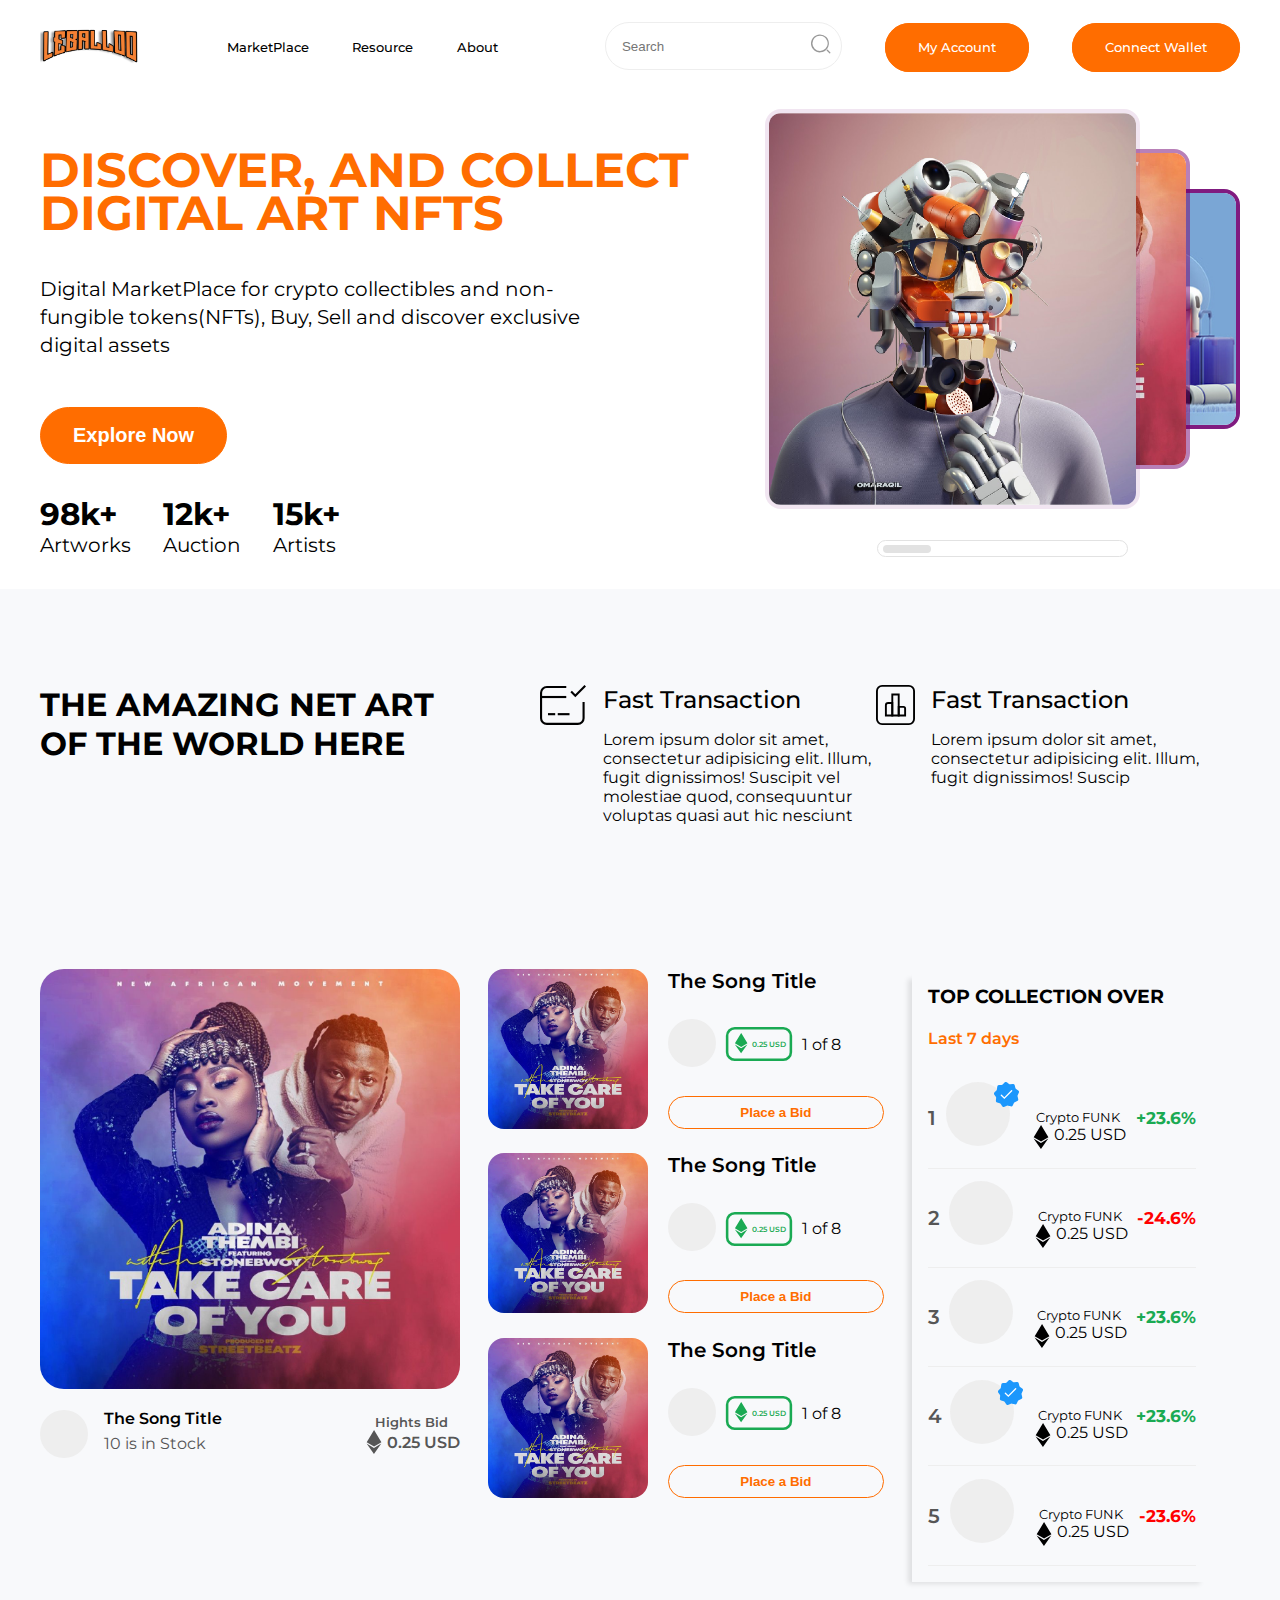
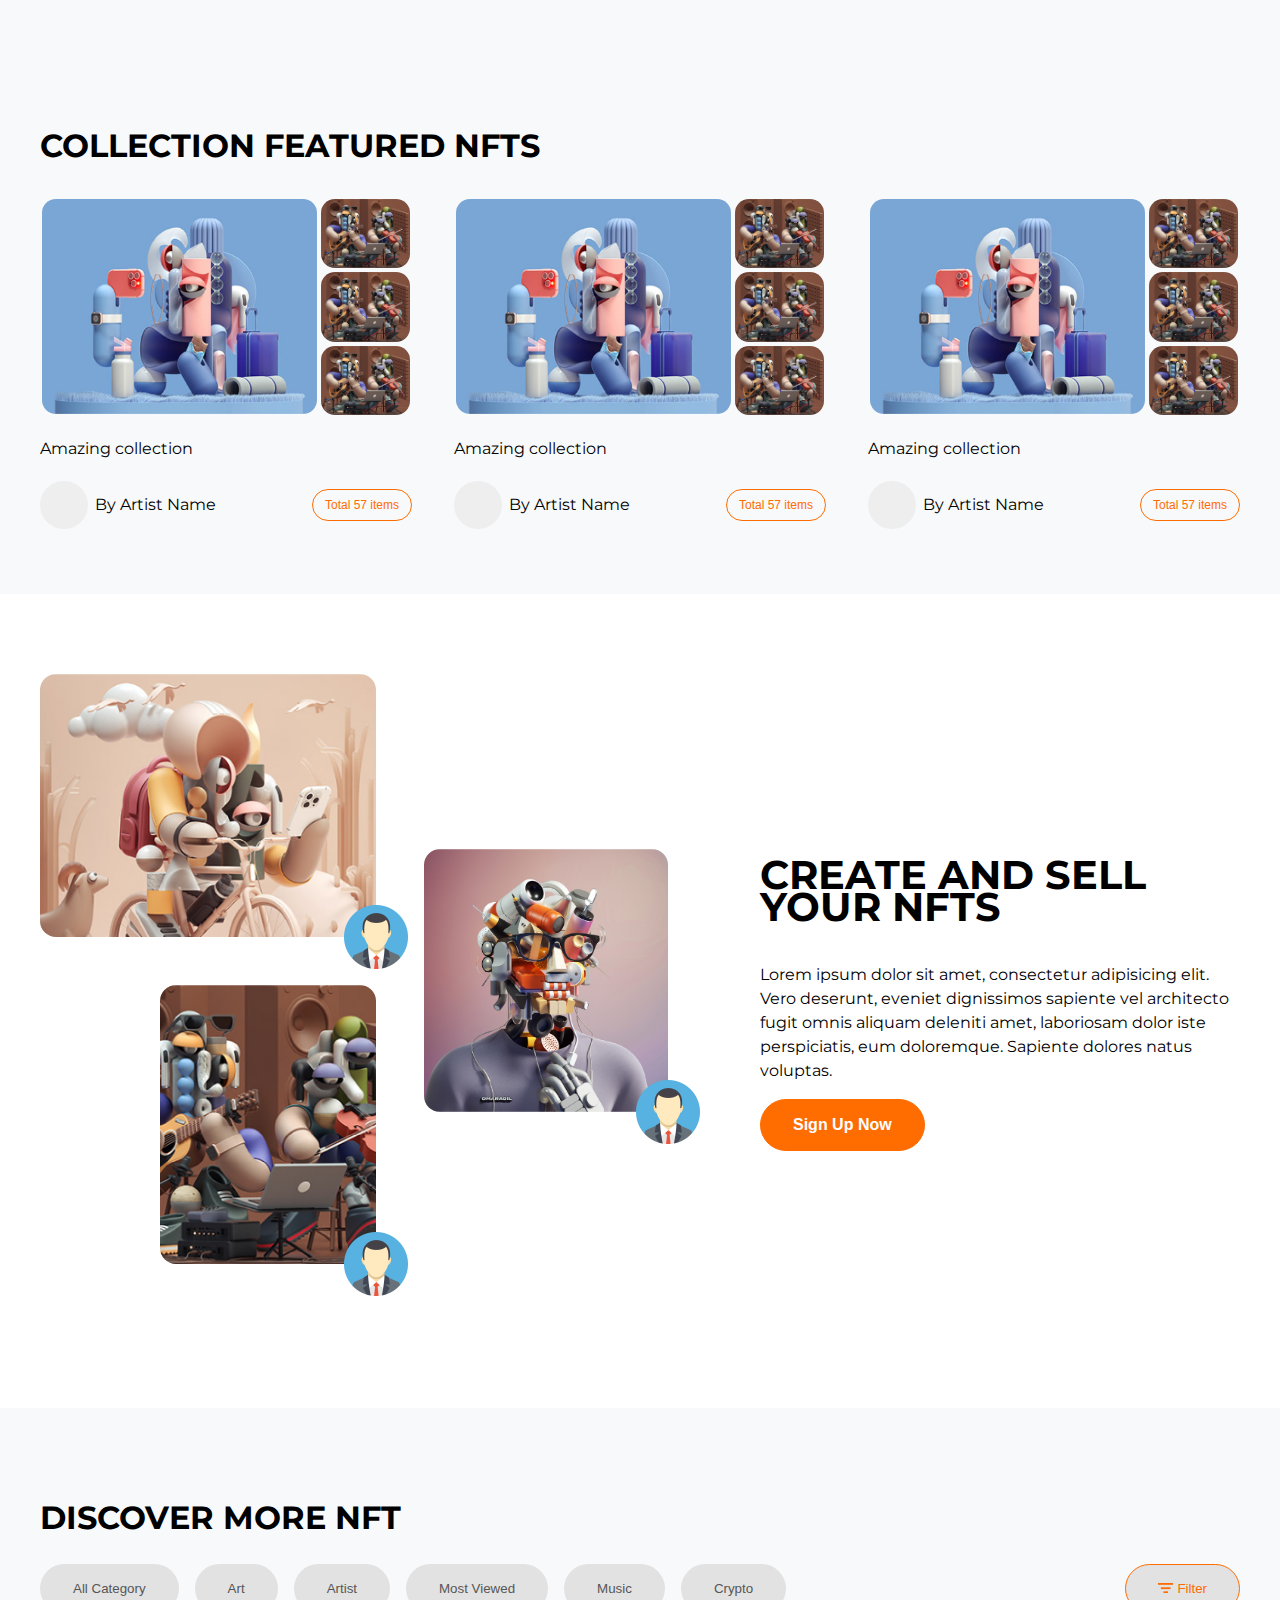
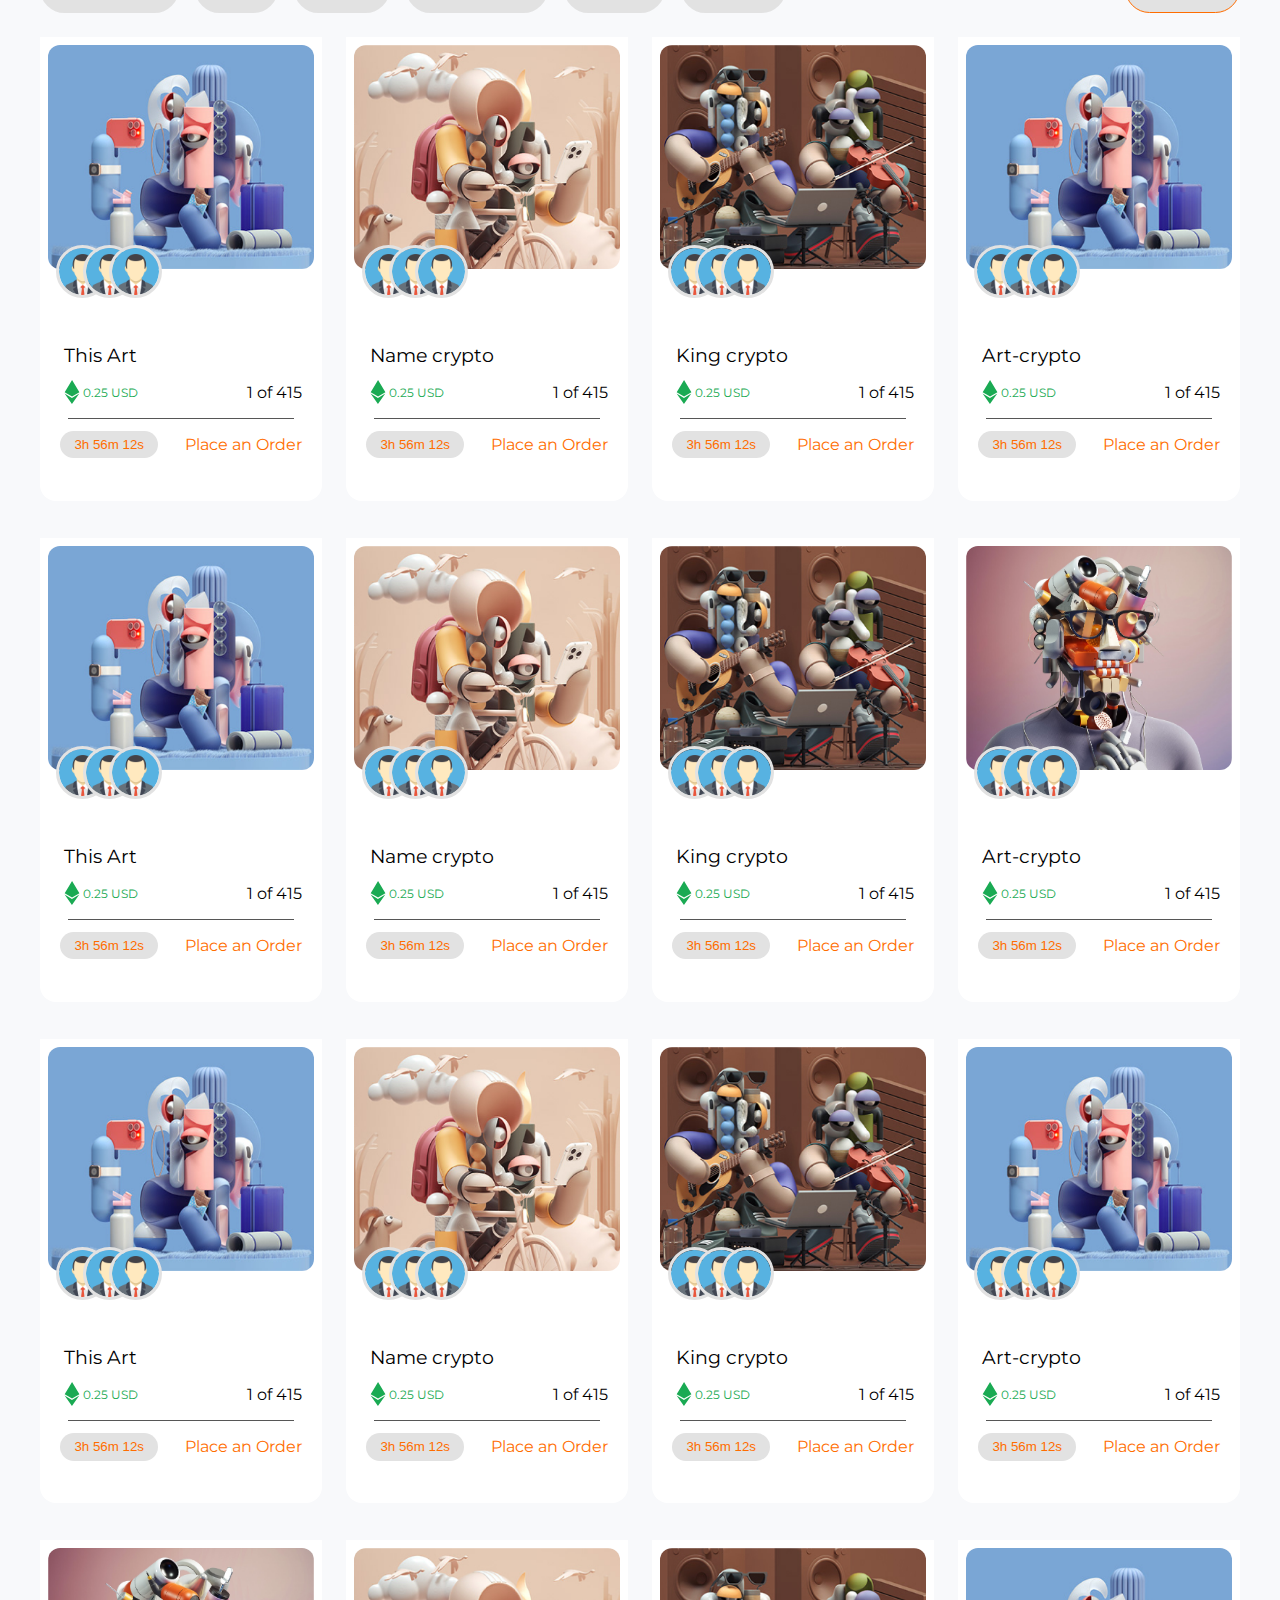
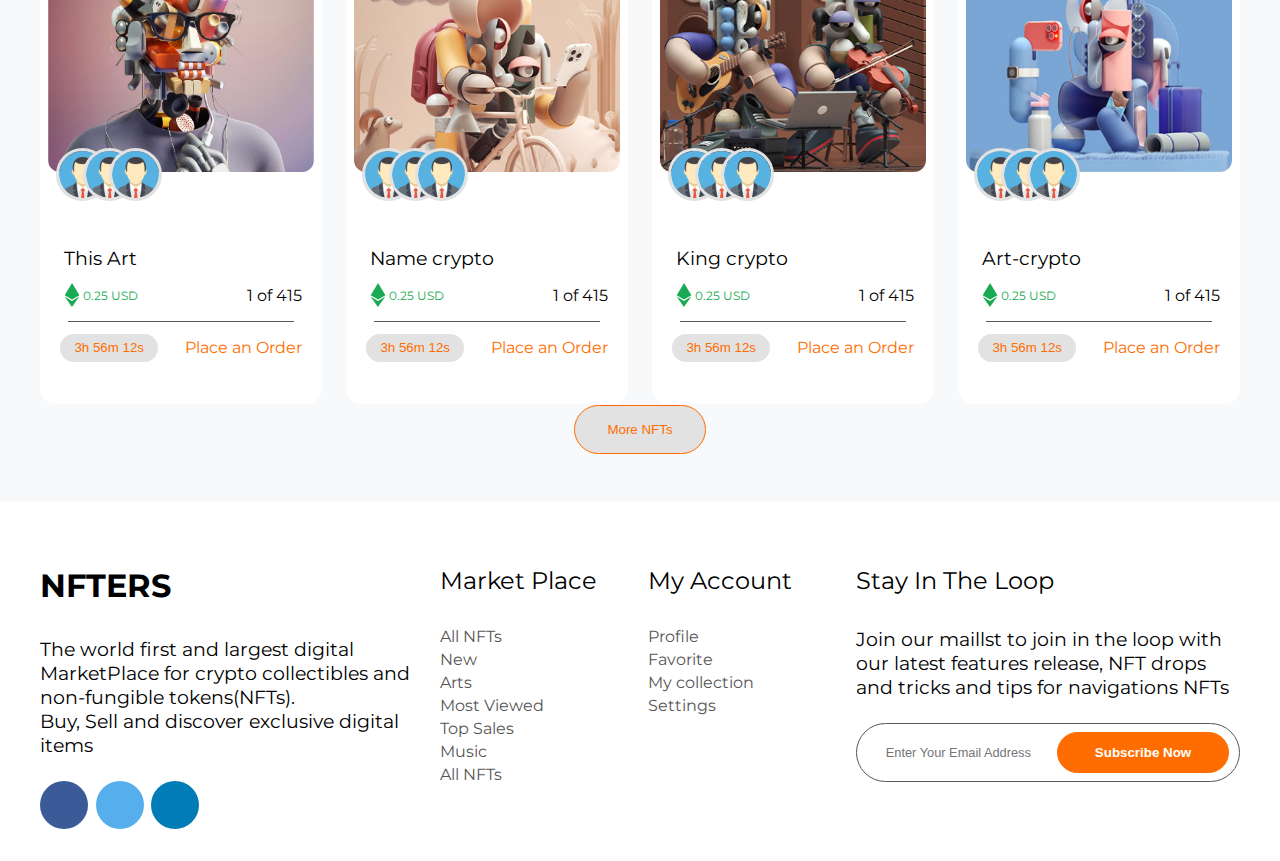
==== commit 1b1944bb: "modes" ====
--- a/index.html
+++ b/index.html
@@ -24,7 +24,7 @@
         <li><a href="#">About</a></li>
         <li>
           <form class="search">
-            <input type="text" placeholder="search" />
+            <input type="text" placeholder="Search" />
             <button>
               <svg viewbox="0 0 145 145">
                 <path d="M64.84 9.42A55.42 55.42 0 0 1 104 104 55.42 55.42 0 0 1 25.65 25.65 55 55 0 0 1 64.84 9.42m0 -9.42a64.84 64.84 0 1 0 45.84 19A64.63 64.63 0 0 0 64.84 0Z" />
@@ -154,7 +154,7 @@
               </div>
             </div>
             <div>
-              <h5>Highs Bid</h5>
+              <h5>Hights Bid</h5>
               <div class="price">
                 <svg viewbox="0 0 20px 20px" xml:space="preserve">
                   <path
@@ -951,7 +951,7 @@
           ) %
             form_elements.length),
       });
-    }, 2000)};
+    },20000)};
     
     var _timer_instance=_timer()
 
--- a/css/main.css
+++ b/css/main.css
@@ -2,7 +2,9 @@
   --color-orange: #ff6d00;
   --color-light-text: white;
   --color-bg2: #f8f9fb;
-  --color-light-btn2: #f2f3f5;
+  --color-light-btn2: #e2e2e2;
+  --color-light-btn3: #989898;
+  --color-light-btn4: #eeeeee;
   --color-dark-text: #565656;
   --color-dark: black;
   --max-width: 1200px;
@@ -66,7 +68,7 @@
 
 nav ul a {
   font-size: 80%;
-  font-weight: 600;
+  font-weight: 500;
   text-decoration: none;
   color: var(--color-dark);
 }
@@ -101,8 +103,8 @@
 .search {
   display: flex;
   height: 3rem;
-  border: 0.05rem solid var(--color-dark-text);
-  color: var(--color-dark-text);
+  border: 0.05rem solid var(--color-light-btn4);
+  color: var(--color-light-btn4);
   border-radius: 3rem;
   outline: none;
 }
@@ -114,6 +116,7 @@
 }
 .search button {
   background-color: transparent;
+  color: var(--color-light-btn3);
   width: 2.5rem;
   margin: 0;
   border: none;
@@ -164,8 +167,7 @@
 #intro h2 {
   color: var(--color-orange);
   font-size: 3rem;
-  line-height: 0.85;
-  margin-bottom: 1.5rem;
+  line-height: 0.9;
 }
 
 #intro ul h3 {
@@ -180,7 +182,7 @@
 .slider {
   margin: 1rem auto 0rem;
   padding: 0.1rem 0.3rem;
-  border: 1px solid rgba(51, 51, 51, 0.925);
+  border: 1px solid var(--color-light-btn2);
   border-radius: 1rem;
   display: flex;
   align-items: center;
@@ -194,10 +196,11 @@
   margin: 0.1rem 0;
   border-radius: 1rem;
   transition: 0.1s;
+  color: var(--color-light-btn2);
 }
 
 .slider input:checked {
-  background-color: rgba(51, 51, 51, 0.925);
+  background-color: var(--color-light-btn2);
 }
 .img-slider {
   position: relative;
@@ -244,6 +247,7 @@
 }
 #category {
   display: flex;
+  flex-flow: row wrap;
   gap: 1rem;
   margin: 1.5rem 0;
 }
@@ -431,6 +435,7 @@
 #featured {
   display: flex;
   gap: 1.75rem;
+  flex-flow: row wrap;
 }
 #list-featured article {
   display: flex;
@@ -504,11 +509,28 @@
   display: flex;
   align-items: center;
 }
+
+#top-featured{
+  color: var(--color-dark-text);
+}
+
+.detail ~div {
+  display: flex;
+  flex-direction: column;
+  justify-content: space-between;
+}
+.detail ~div .price p{
+  margin: 0;
+  padding: 0;
+}
 .detail h4,
 .price p,
 #top-featured h5 {
   font-weight: 600;
 }
+.detail h4{
+  color: var(--color-dark);
+}
 .detail h4,
 .detail p {
   padding: 0;
@@ -538,7 +560,7 @@
   display: flex;
   align-items: center;
   justify-content: space-between;
-  border-bottom: 1px solid var(--color-dark-text);
+  border-bottom: 1px solid var(--color-light-btn4);
 }
 #top-collection h6 {
   font-size: 105%;
@@ -881,11 +903,11 @@
 .bg-dark > section:nth-child(n + 2) {
   padding: 0 8rem;
 }
-.mobile-nav-icon{
+.mobile-nav-icon {
   display: none;
 }
 
-.mobile-nav{
+.mobile-nav {
   position: relative;
   text-align: center;
   list-style-type: none;
@@ -894,8 +916,63 @@
   padding: 0;
   margin: 0;
 }
-.mobile-nav li{
+.mobile-nav li {
   position: relative;
+}
+
+@media (max-width: 950px) {
+
+  #top-collection{
+    flex-basis: 100%;
+  }
+  nav li:nth-child(n + 2) {
+    display: none;
+  }
+  #top-featured,#list-featured{
+    flex-basis: 45%;
+  }
+  .mobile-nav-icon {
+    display: inline;
+  }
+  .mobile-nav a {
+    text-decoration: none;
+    font-weight: 600;
+    color: var(--color-dark);
+    line-height: 1.5;
+  }
+
+  .mobile-nav.appear {
+    display: block;
+    animation: animate-drop 1s ease-in 1ms;
+    z-index: 0;
+  }
+  .mobile-nav-icon:hover,
+  .mobile-nav a:hover {
+    color: var(--color-orange);
+  }
+  .mobile-nav-icon.visible {
+    transition: 1s;
+    transform: rotate(90deg);
+  }
+  #nfts,footer{
+    grid-template-columns: repeat(2, 1fr);
+    gap: 10px;
+  }
+  footer article,footer div:last-child{
+    grid-column: span 2;
+  }
+
+  #intro div p,#intro div h2{
+    margin-bottom: 1rem;
+  }
+}
+@media (max-width:800px) {
+  #intro {
+    display: block;
+  }
+  #intro div:last-child {
+    display: none;
+  }
 }
 
 @media (max-width: 550px) {
@@ -906,19 +983,17 @@
   #more-intro,
   #featured,
   #create-nfts,
-  #collections {
+  #collections{
     display: block;
   }
-  #list-featured > article {
+  #list-featured > article ,nav {
     margin: 1rem;
   }
   #intro > div:nth-child(2),
   #collections > div {
     margin-top: 50px;
   }
-  nav li:nth-child(n+2){
-    display: none;
-  }
+
   #nfts {
     grid-template-columns: repeat(1, 1fr);
     gap: 10px;
@@ -956,28 +1031,6 @@
   }
   .bg-dark > section:nth-child(n) {
     padding: 0;
-  }
-  .mobile-nav-icon{
-    display: inline;
-  }
-  .mobile-nav a{
-    text-decoration: none;
-    font-weight: 600;
-    color: var(--color-dark);
-    line-height: 1.5;
-  }
-  
-  .mobile-nav.appear{
-    display: block;
-    animation: animate-drop 1s ease-in 1ms;
-    z-index: 0;
-  }
-  .mobile-nav-icon:hover,.mobile-nav a:hover{
-    color: var(--color-orange);
-  }
-  .mobile-nav-icon.visible{
-    transition: 1s;
-    transform: rotate(90deg);
   }
 
 }
@@ -1008,6 +1061,7 @@
   }
 }
 
+
 @keyframes animate-drop {
   0% {
     top: -50px;
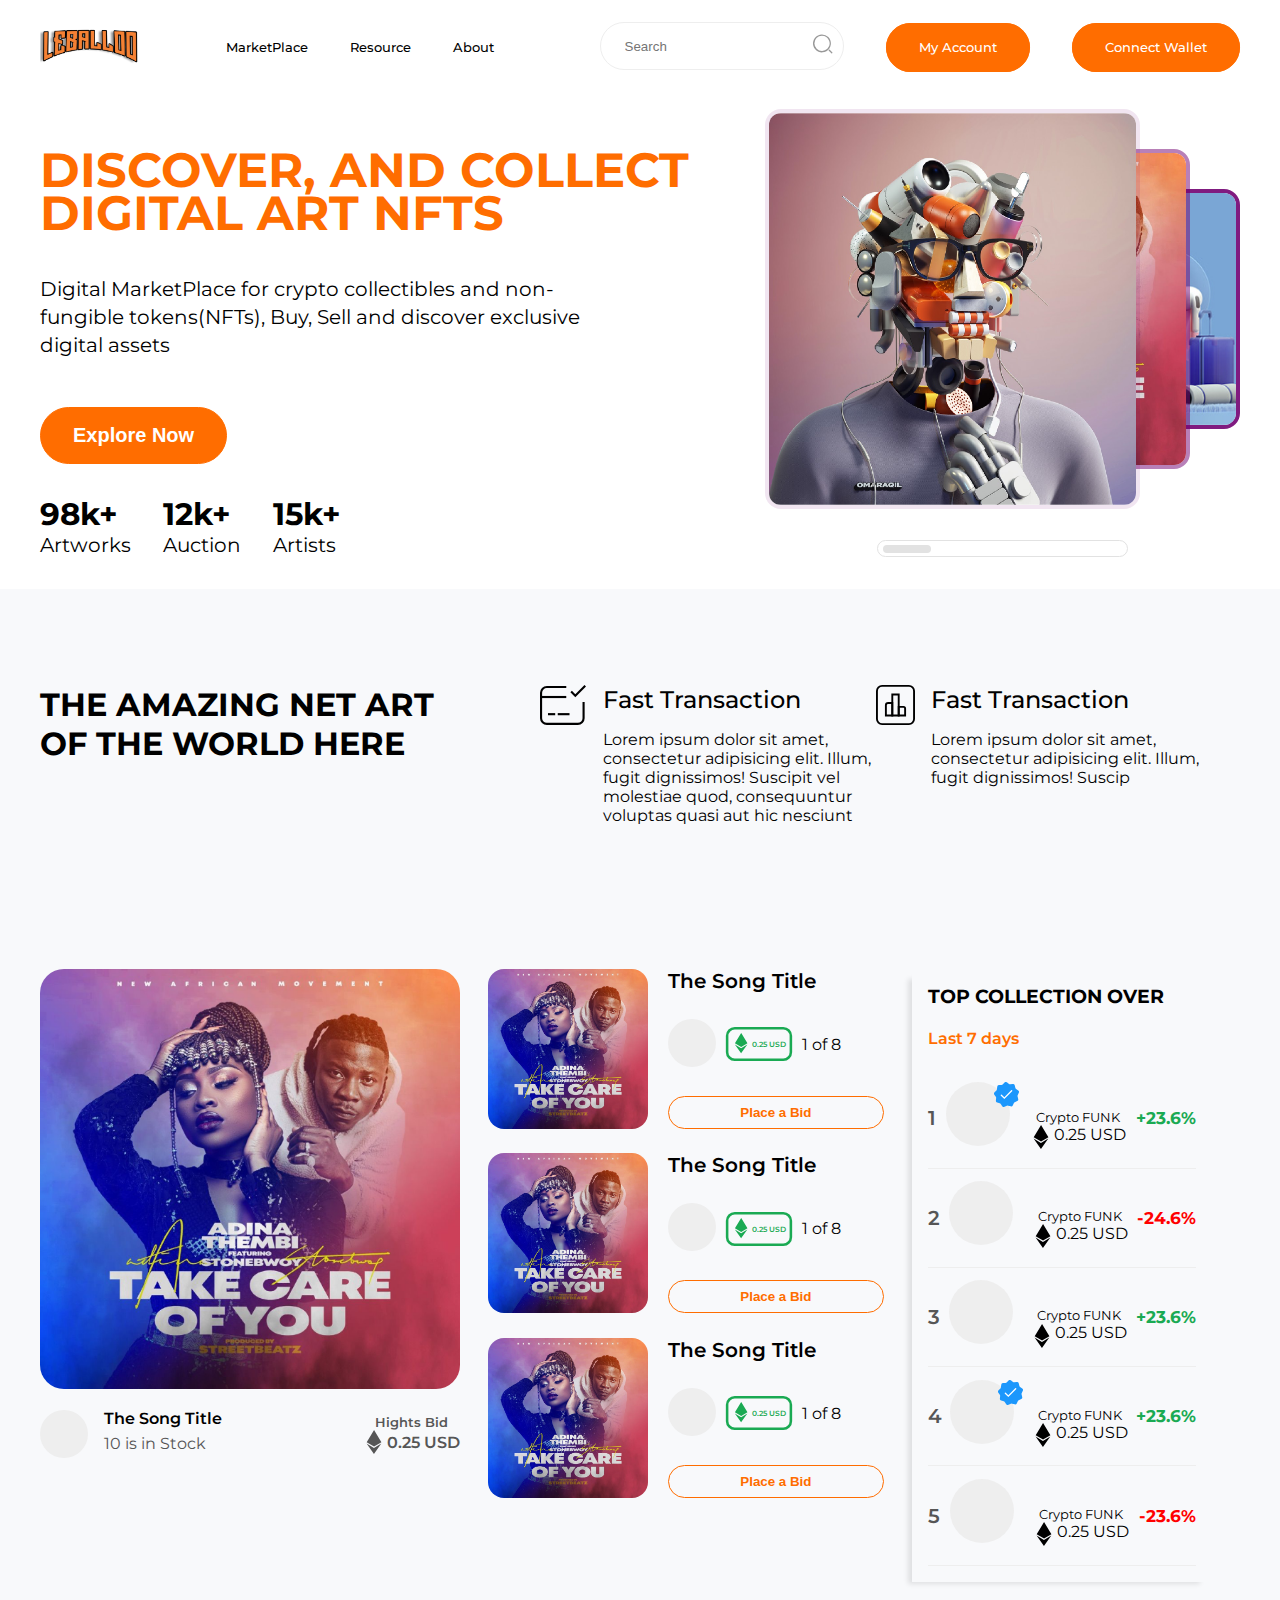
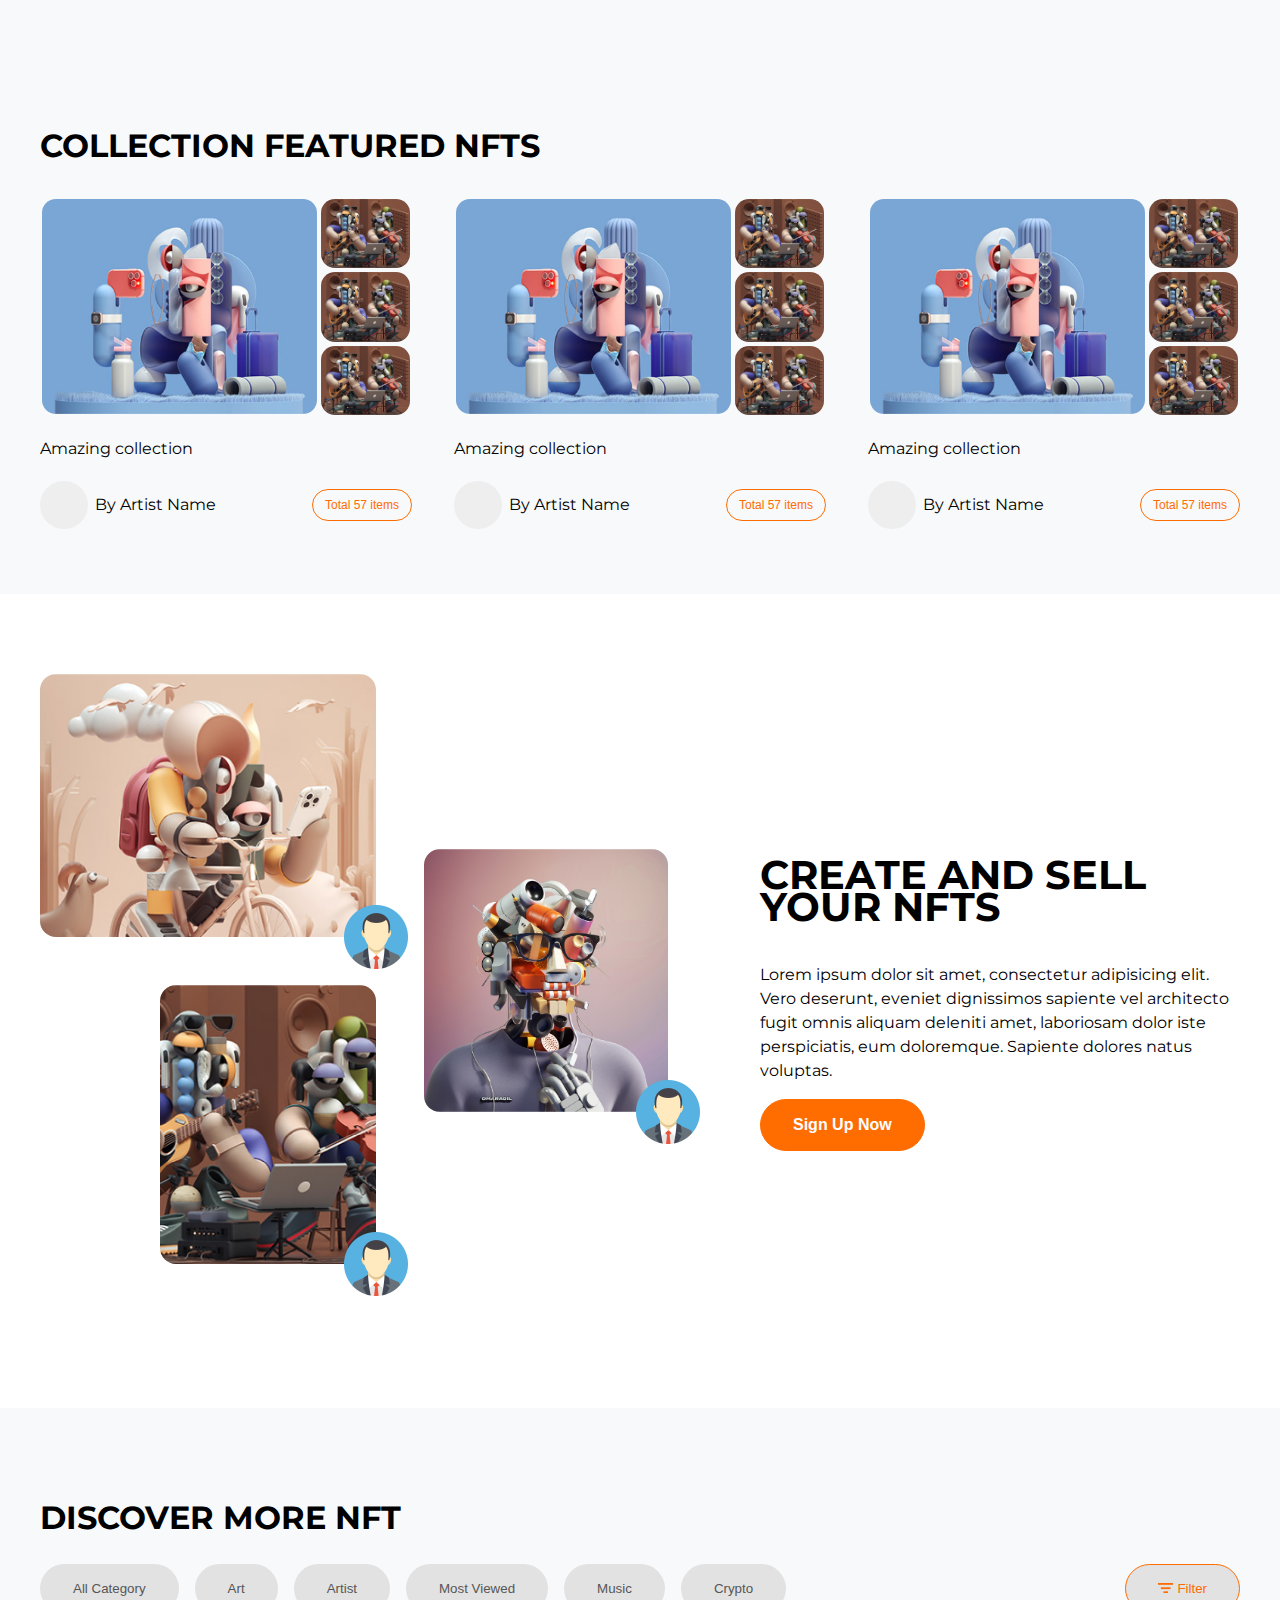
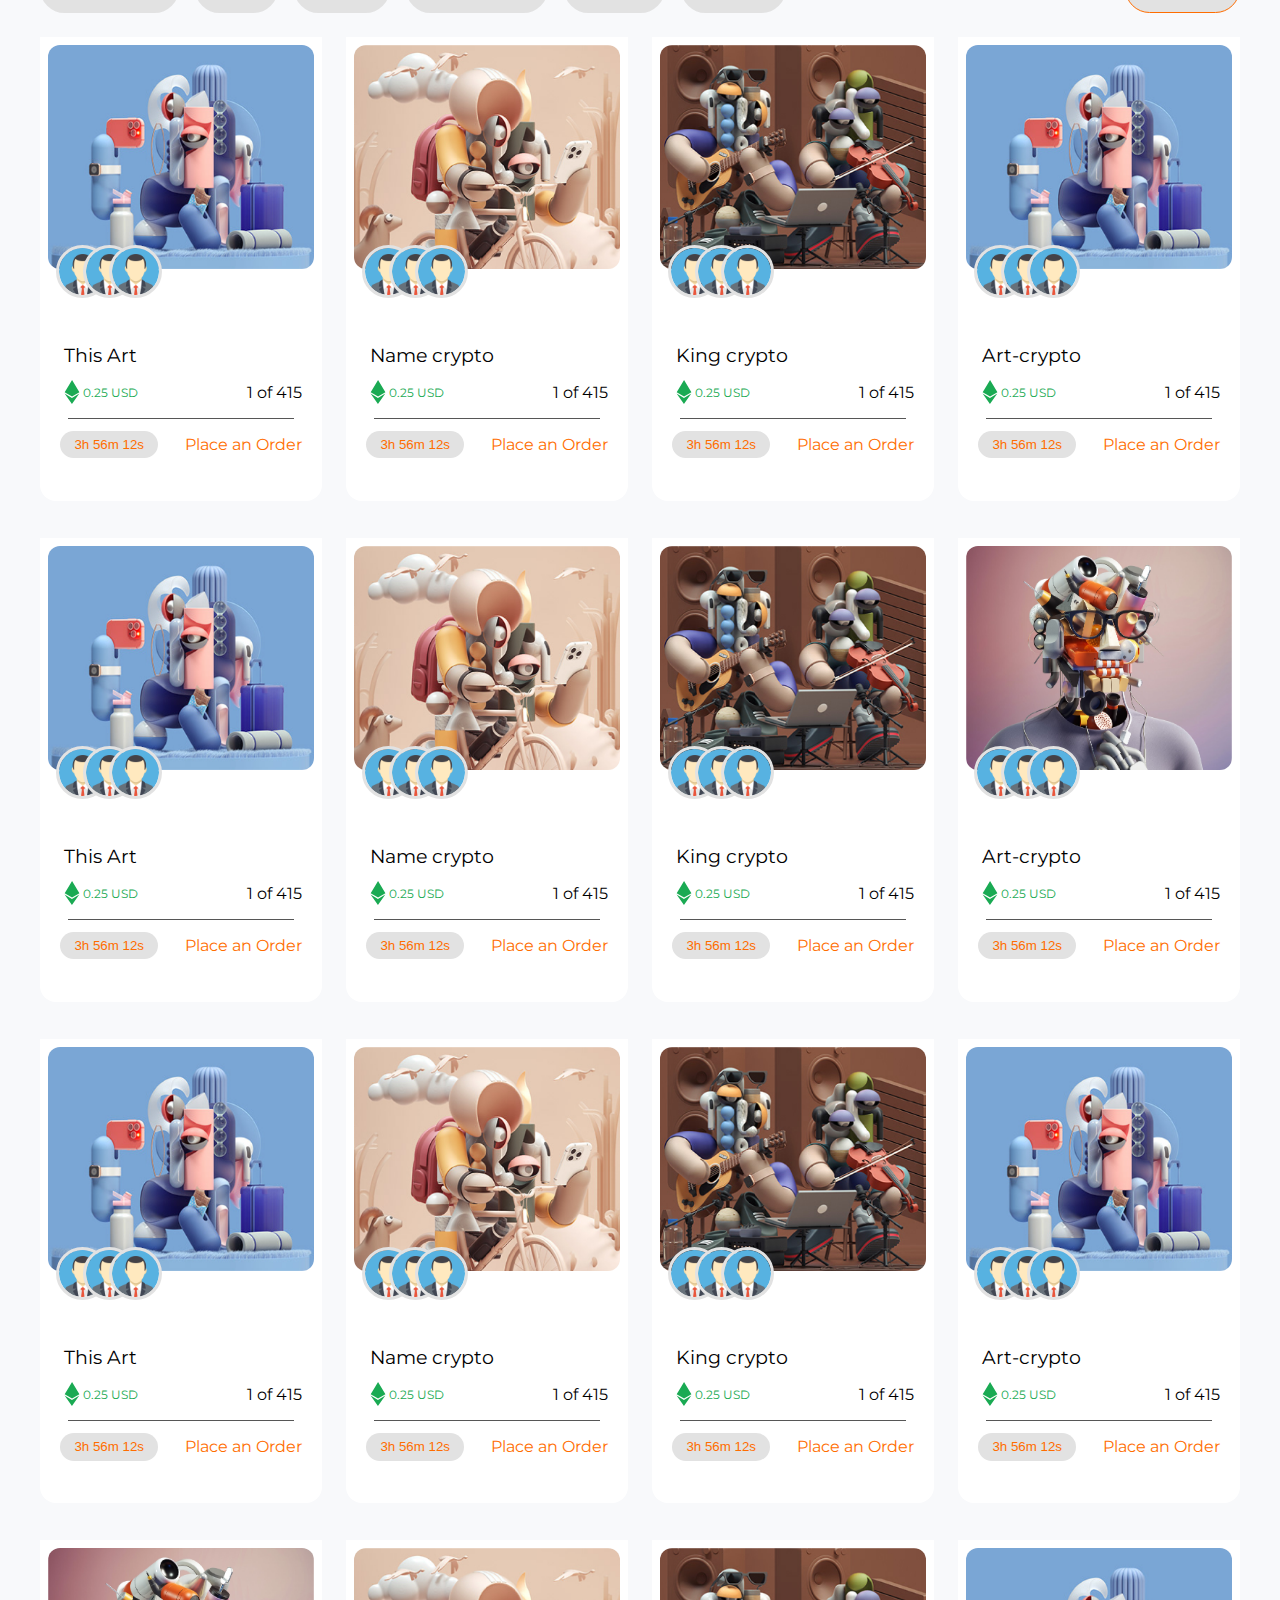
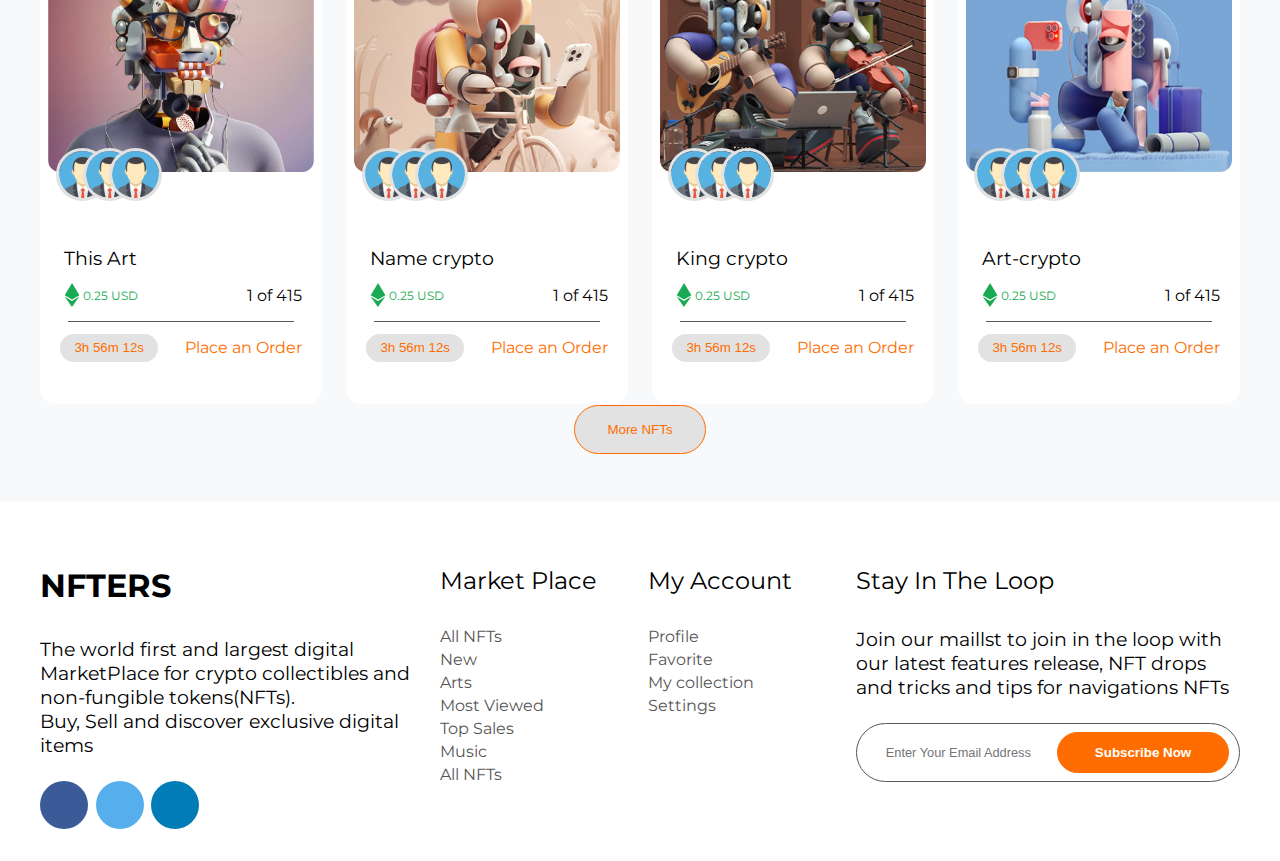
==== commit 7cf8fa2c: "modes" ====
--- a/index.html
+++ b/index.html
@@ -951,7 +951,7 @@
           ) %
             form_elements.length),
       });
-    },20000)};
+    },999999)};
     
     var _timer_instance=_timer()
 
--- a/css/main.css
+++ b/css/main.css
@@ -111,7 +111,7 @@
 .search input {
   background-color: transparent;
   border: none;
-  padding: 0.1rem 0.1rem 0.1rem 1rem;
+  padding: 0.1rem 0.1rem 0.1rem 1.5rem;
   outline: none;
 }
 .search button {
@@ -510,16 +510,16 @@
   align-items: center;
 }
 
-#top-featured{
+#top-featured {
   color: var(--color-dark-text);
 }
 
-.detail ~div {
+.detail ~ div {
   display: flex;
   flex-direction: column;
   justify-content: space-between;
 }
-.detail ~div .price p{
+.detail ~ div .price p {
   margin: 0;
   padding: 0;
 }
@@ -528,7 +528,7 @@
 #top-featured h5 {
   font-weight: 600;
 }
-.detail h4{
+.detail h4 {
   color: var(--color-dark);
 }
 .detail h4,
@@ -921,14 +921,14 @@
 }
 
 @media (max-width: 950px) {
-
-  #top-collection{
+  #top-collection {
     flex-basis: 100%;
   }
   nav li:nth-child(n + 2) {
     display: none;
   }
-  #top-featured,#list-featured{
+  #top-featured,
+  #list-featured {
     flex-basis: 45%;
   }
   .mobile-nav-icon {
@@ -954,19 +954,28 @@
     transition: 1s;
     transform: rotate(90deg);
   }
-  #nfts,footer{
+  #nfts,
+  footer {
     grid-template-columns: repeat(2, 1fr);
     gap: 10px;
   }
-  footer article,footer div:last-child{
+  footer article,
+  footer div:last-child {
     grid-column: span 2;
   }
 
-  #intro div p,#intro div h2{
+  #intro div p,
+  #intro div h2 {
     margin-bottom: 1rem;
   }
-}
-@media (max-width:800px) {
+  #nfts figure {
+    margin: 1rem;
+  }
+  section,body>nav {
+    margin: 0 1rem;
+  }
+}
+@media (max-width: 800px) {
   #intro {
     display: block;
   }
@@ -983,10 +992,11 @@
   #more-intro,
   #featured,
   #create-nfts,
-  #collections{
+  #collections {
     display: block;
   }
-  #list-featured > article ,nav {
+  #list-featured > article,
+  nav {
     margin: 1rem;
   }
   #intro > div:nth-child(2),
@@ -1032,7 +1042,6 @@
   .bg-dark > section:nth-child(n) {
     padding: 0;
   }
-
 }
 
 @keyframes animate-fit {
@@ -1061,7 +1070,6 @@
   }
 }
 
-
 @keyframes animate-drop {
   0% {
     top: -50px;
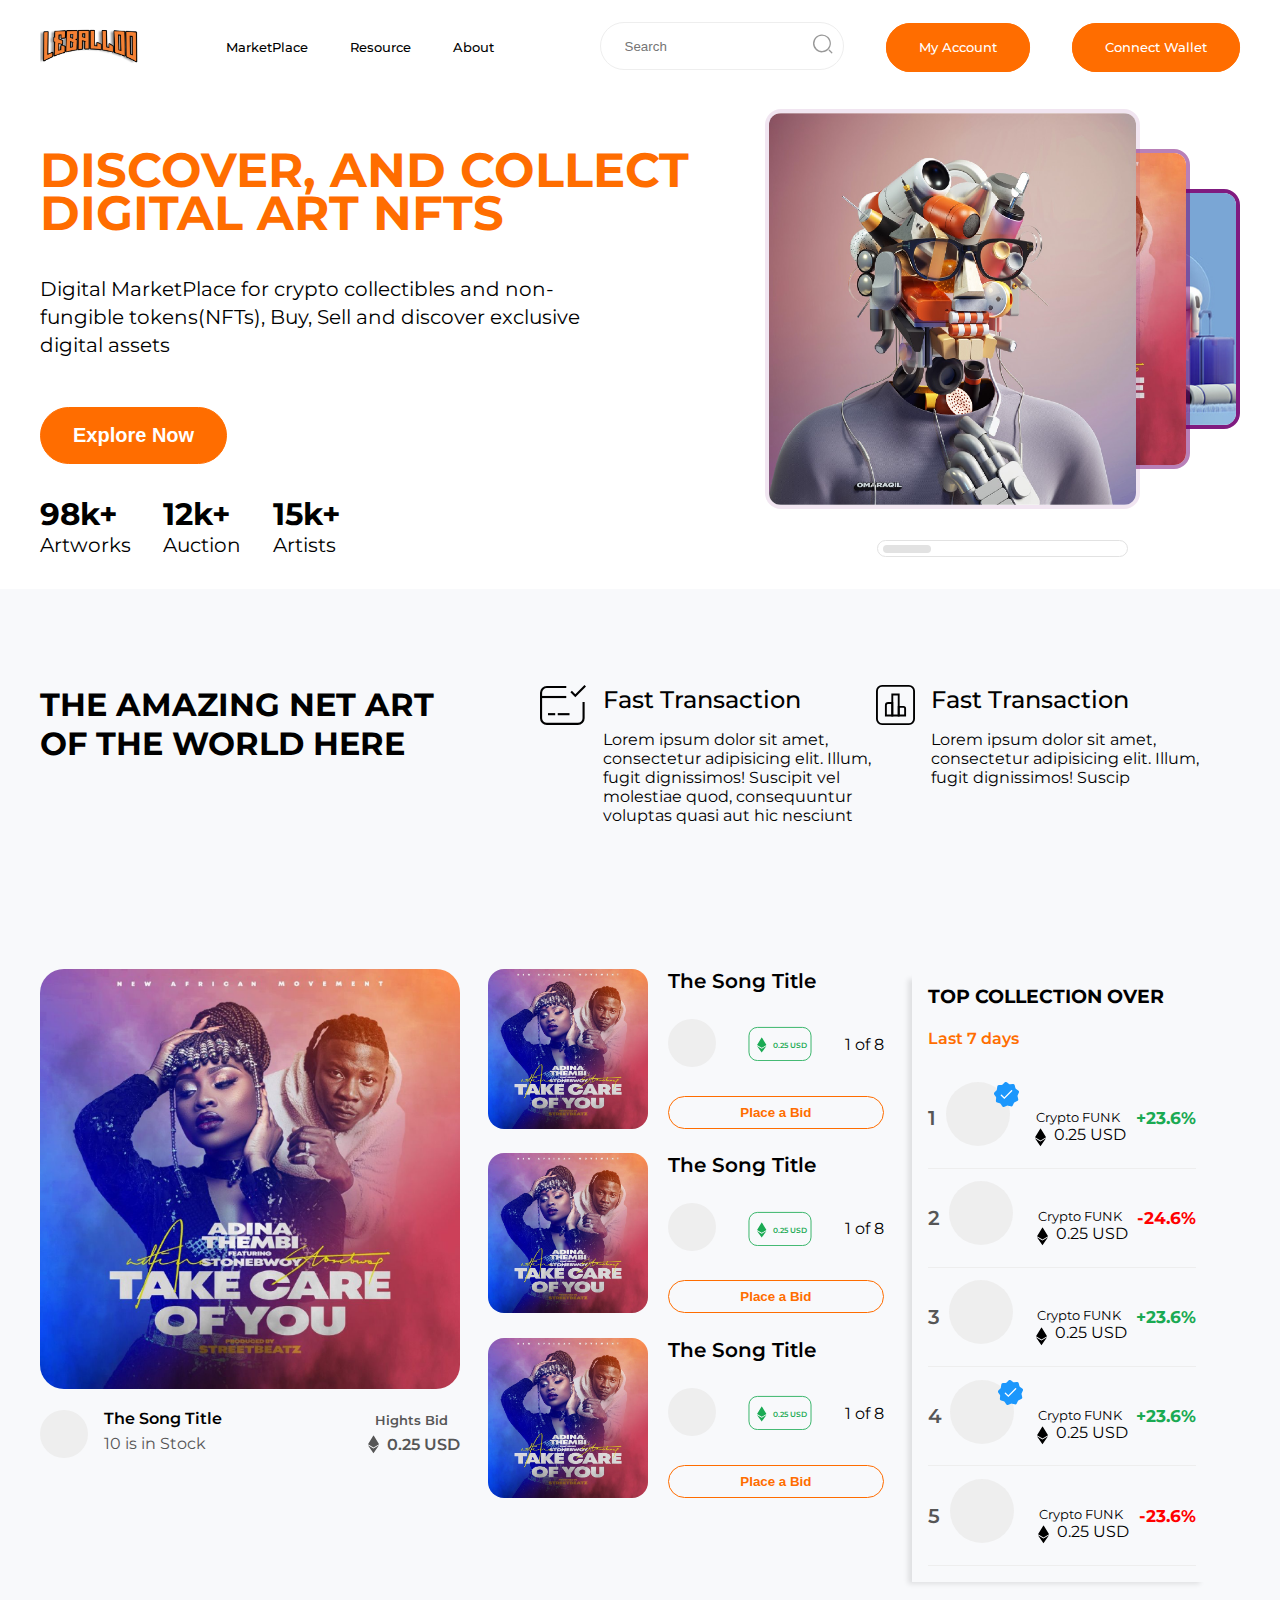
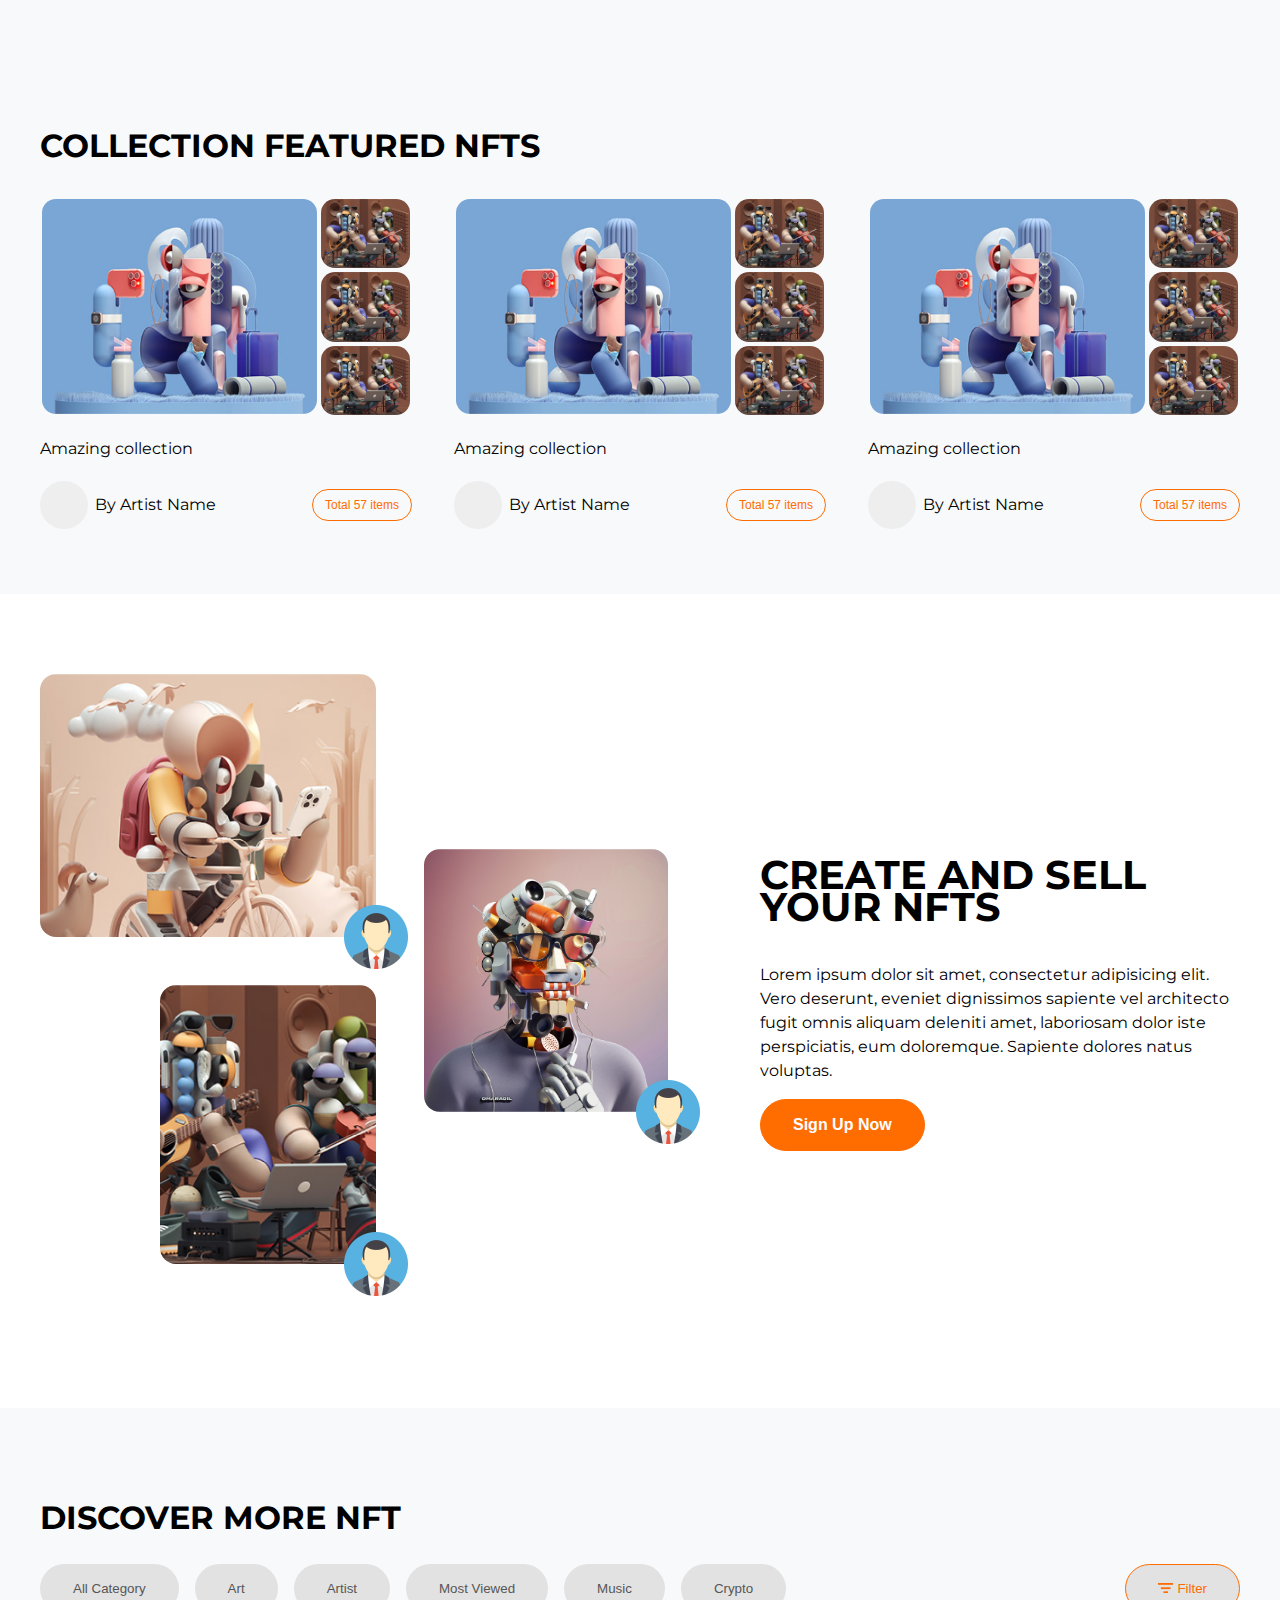
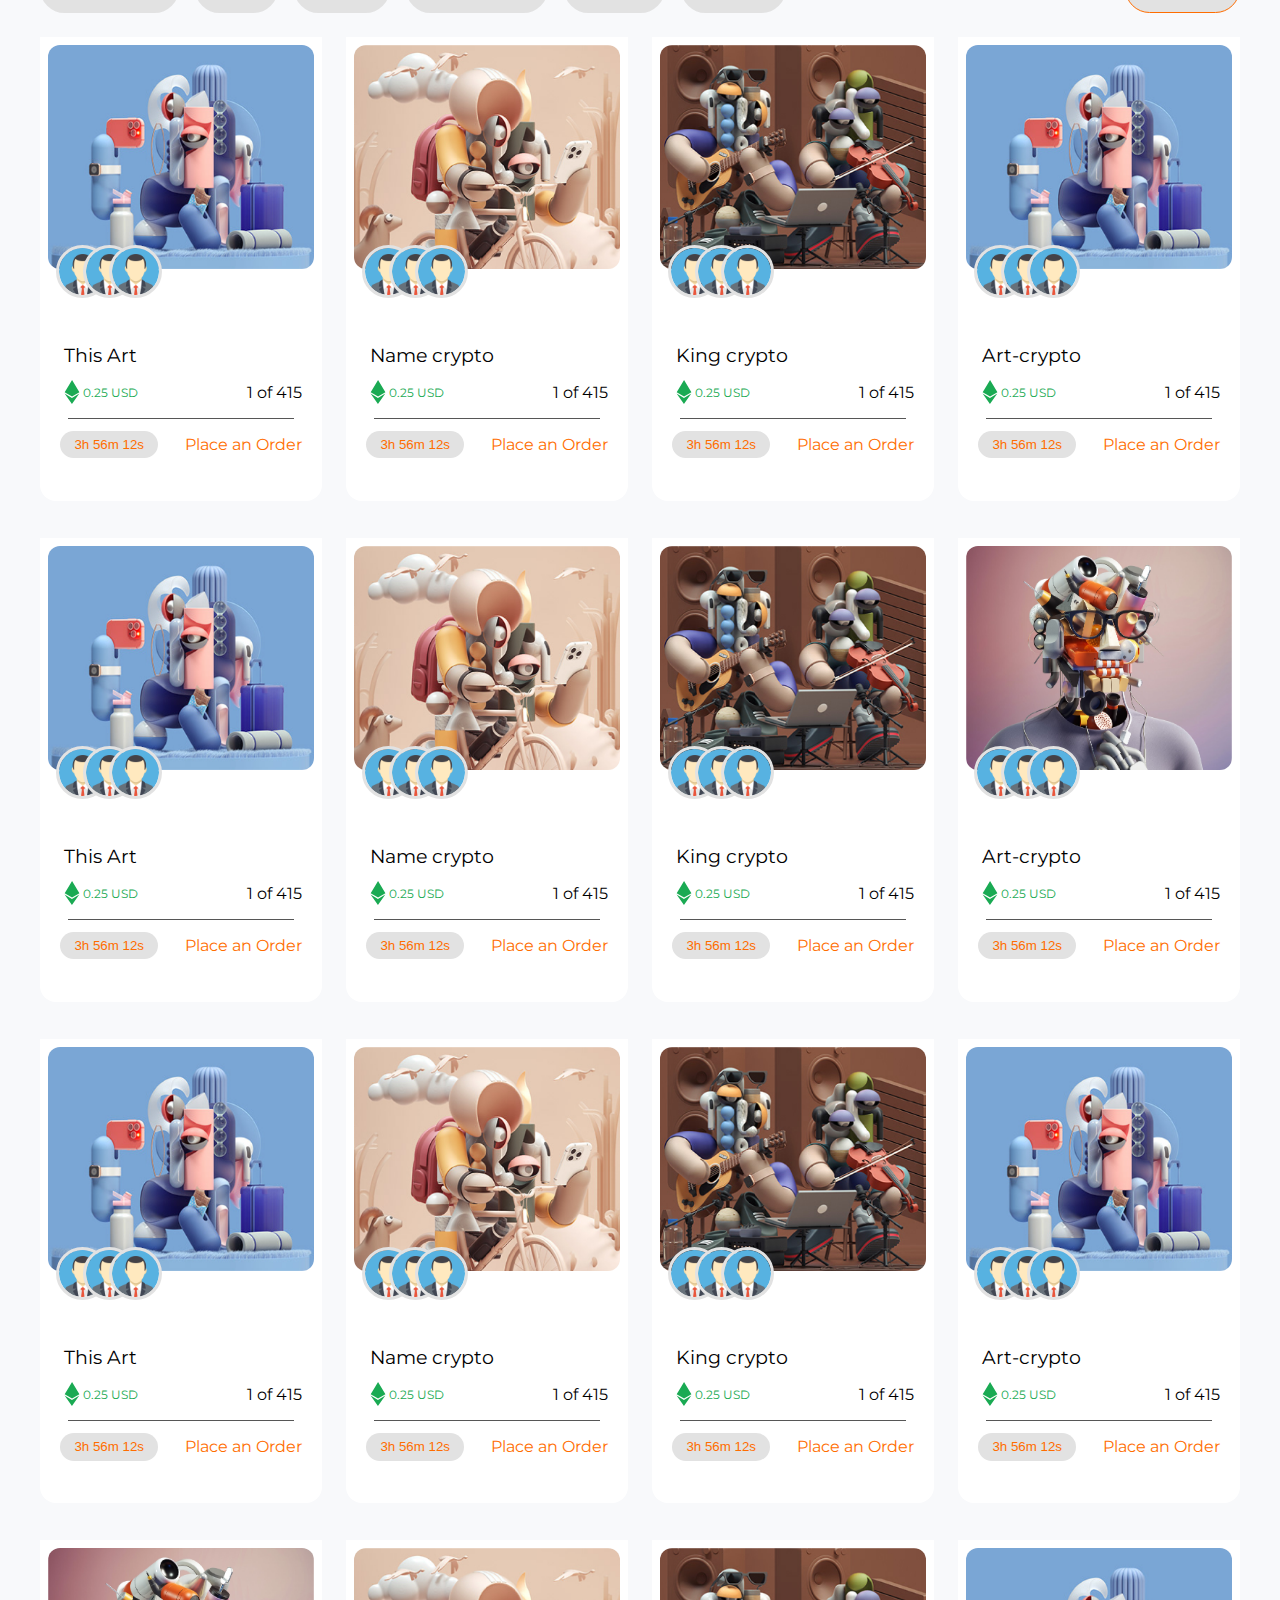
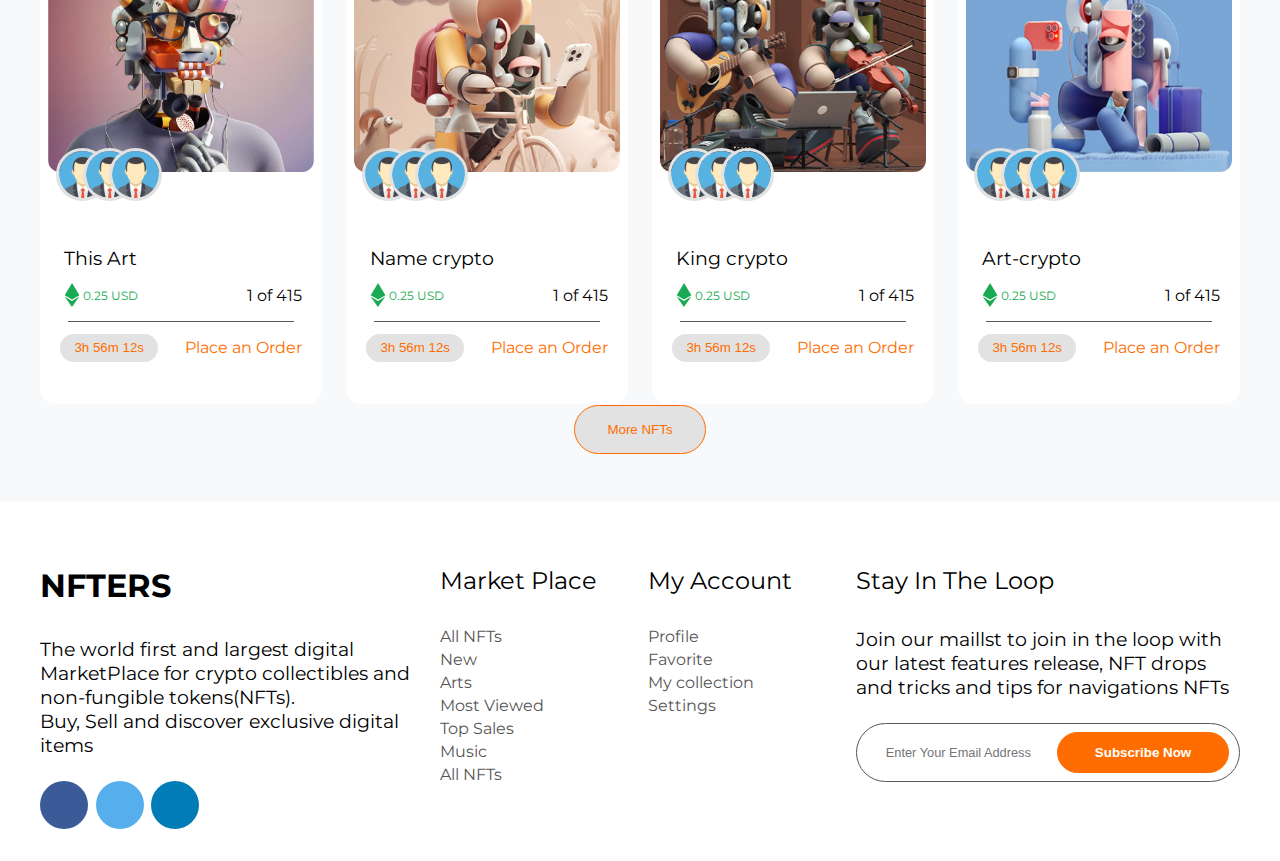
==== commit 09f50ee2: "check" ====
--- a/index.html
+++ b/index.html
@@ -172,7 +172,7 @@
             <img class="rounded-corners" src="./img/Asset 2.png" />
             <div class="flex">
               <h6>The Song Title</h6>
-              <div class="flex">
+              <div class="flex flex-sb">
                 <div class="blank_sq_image" style="--length: 3rem; --radius: 50%">
                 </div>
                 <div class="price">
@@ -193,11 +193,11 @@
             <img class="rounded-corners" src="./img/Asset 2.png" />
             <div class="flex">
               <h6>The Song Title</h6>
-              <div class="flex">
+              <div class="flex flex-sb">
                 <div class="blank_sq_image" style="--length: 3rem; --radius: 50%">
                 </div>
                 <div class="price">
-                  <svg viewbox="0 0 20px 20px" xml:space="preserve">
+                  <svg viewbox="0 0 20px 20px">
                     <path
                       style="fill:currentColor;"
                       d="M11.944 17.97L4.58 13.62 11.943 24l7.37 -10.38 -7.372 4.35h0.003zM12.056 0L4.69 12.223l7.365 4.354 7.365 -4.35L12.056 0z"
@@ -214,11 +214,11 @@
             <img class="rounded-corners" src="./img/Asset 2.png" />
             <div class="flex">
               <h6>The Song Title</h6>
-              <div class="flex">
+              <div class="flex flex-sb">
                 <div class="blank_sq_image" style="--length: 3rem; --radius: 50%">
                 </div>
                 <div class="price">
-                  <svg viewbox="0 0 20px 20px" xml:space="preserve">
+                  <svg viewbox="0 0 20px 20px" >
                     <path
                       style="fill:currentColor;"
                       d="M11.944 17.97L4.58 13.62 11.943 24l7.37 -10.38 -7.372 4.35h0.003zM12.056 0L4.69 12.223l7.365 4.354 7.365 -4.35L12.056 0z"
@@ -247,7 +247,7 @@
               <div class="detail">
                 <h5>Crypto FUNK</h5>
                 <div class="price">
-                  <svg viewbox="0 0 20px 20px" xml:space="preserve">
+                  <svg viewbox="0 0 20px 20px" >
                     <path
                       style="fill:currentColor;"
                       d="M11.944 17.97L4.58 13.62 11.943 24l7.37 -10.38 -7.372 4.35h0.003zM12.056 0L4.69 12.223l7.365 4.354 7.365 -4.35L12.056 0z"
@@ -269,7 +269,7 @@
                 <div class="detail">
                   <h5>Crypto FUNK</h5>
                   <div class="price">
-                    <svg viewbox="0 0 20px 20px" xml:space="preserve">
+                    <svg viewbox="0 0 20px 20px">
                       <path
                         style="fill:currentColor;"
                         d="M11.944 17.97L4.58 13.62 11.943 24l7.37 -10.38 -7.372 4.35h0.003zM12.056 0L4.69 12.223l7.365 4.354 7.365 -4.35L12.056 0z"
--- a/css/main.css
+++ b/css/main.css
@@ -128,6 +128,9 @@
 section,
 footer {
   max-width: var(--max-width);
+  margin: 0rem auto;
+}
+section:nth-child(n+2){
   margin: 2rem auto;
 }
 
@@ -275,7 +278,7 @@
   display: block;
 }
 .more-nft {
-  margin: 1rem auto 3rem;
+  margin: 3rem auto 3rem;
   --text-color: var(--color-orange);
   --body-color: var(--color-light-btn2);
   border-color: var(--color-orange);
@@ -492,7 +495,7 @@
   display: flex;
   align-items: center;
   gap: 5px;
-  padding: 0;
+  padding: 0.25rem 0 0 0;
   margin: 0;
 }
 #top-featured > div {
@@ -551,6 +554,9 @@
   margin-bottom: 0;
   font-weight: 400;
 }
+.flex-sb{
+  justify-content: space-between;
+}
 
 #top-collection h4 {
   color: var(--color-orange);
@@ -579,7 +585,7 @@
   flex-basis: 33%;
 }
 #list-featured .price {
-  border: 3px solid var(--color-green);
+  border: 1.5px solid var(--color-green);
   color: var(--color-green);
   border-radius: 0.65rem;
   padding-left: 3px;
@@ -804,10 +810,10 @@
 }
 
 #profile .details > div > img {
-  max-height: 2.5rem;
-  max-width: 2.5rem;
+  max-height: 2rem;
+  max-width: 2rem;
   object-fit: contain;
-  margin: 0 0.5rem;
+  margin: 0 0.25rem;
 }
 
 #profile form {
@@ -882,6 +888,7 @@
 }
 #my-nfts figure .flex-center {
   justify-content: space-between;
+  font-weight: 500;
 }
 
 .center-div {
@@ -901,10 +908,13 @@
   background-color: var(--color-orange);
 }
 .bg-dark > section:nth-child(n + 2) {
-  padding: 0 8rem;
+  max-width: 900px;
 }
 .mobile-nav-icon {
   display: none;
+}
+#featured svg{
+  transform: scale(0.75);
 }
 
 .mobile-nav {
@@ -940,6 +950,13 @@
     color: var(--color-dark);
     line-height: 1.5;
   }
+  #profile .line {
+    display: block;
+  }
+  #profile .line > div {
+    justify-content: space-between;
+    margin-top: 1rem;
+  }
 
   .mobile-nav.appear {
     display: block;
@@ -955,7 +972,7 @@
     transform: rotate(90deg);
   }
   #nfts,
-  footer {
+  footer,#my-nfts {
     grid-template-columns: repeat(2, 1fr);
     gap: 10px;
   }
@@ -1026,13 +1043,7 @@
   #more-intro > div:last-child img {
     max-height: 50px;
   }
-  #profile .line {
-    display: block;
-  }
-  #profile .line > div {
-    justify-content: space-between;
-    margin-top: 1rem;
-  }
+
   #my-nfts {
     grid-template-columns: 1fr;
   }
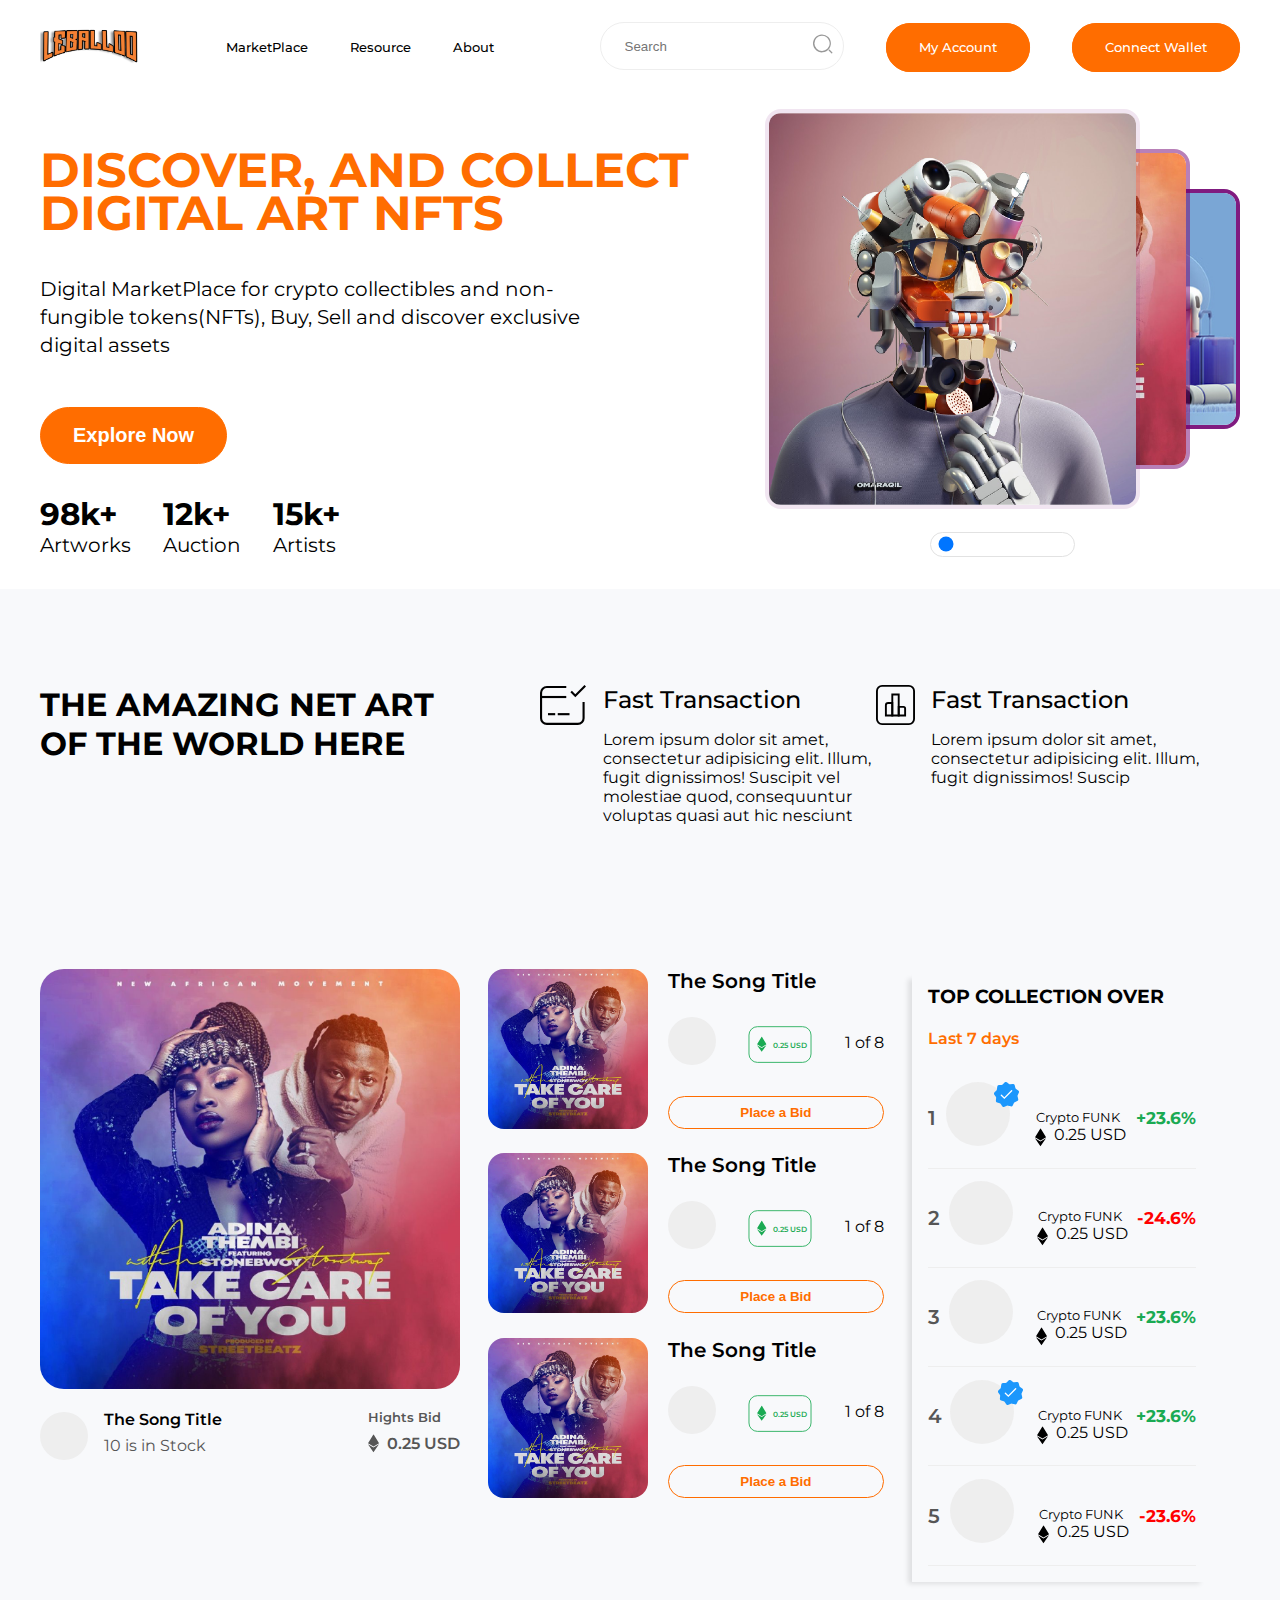
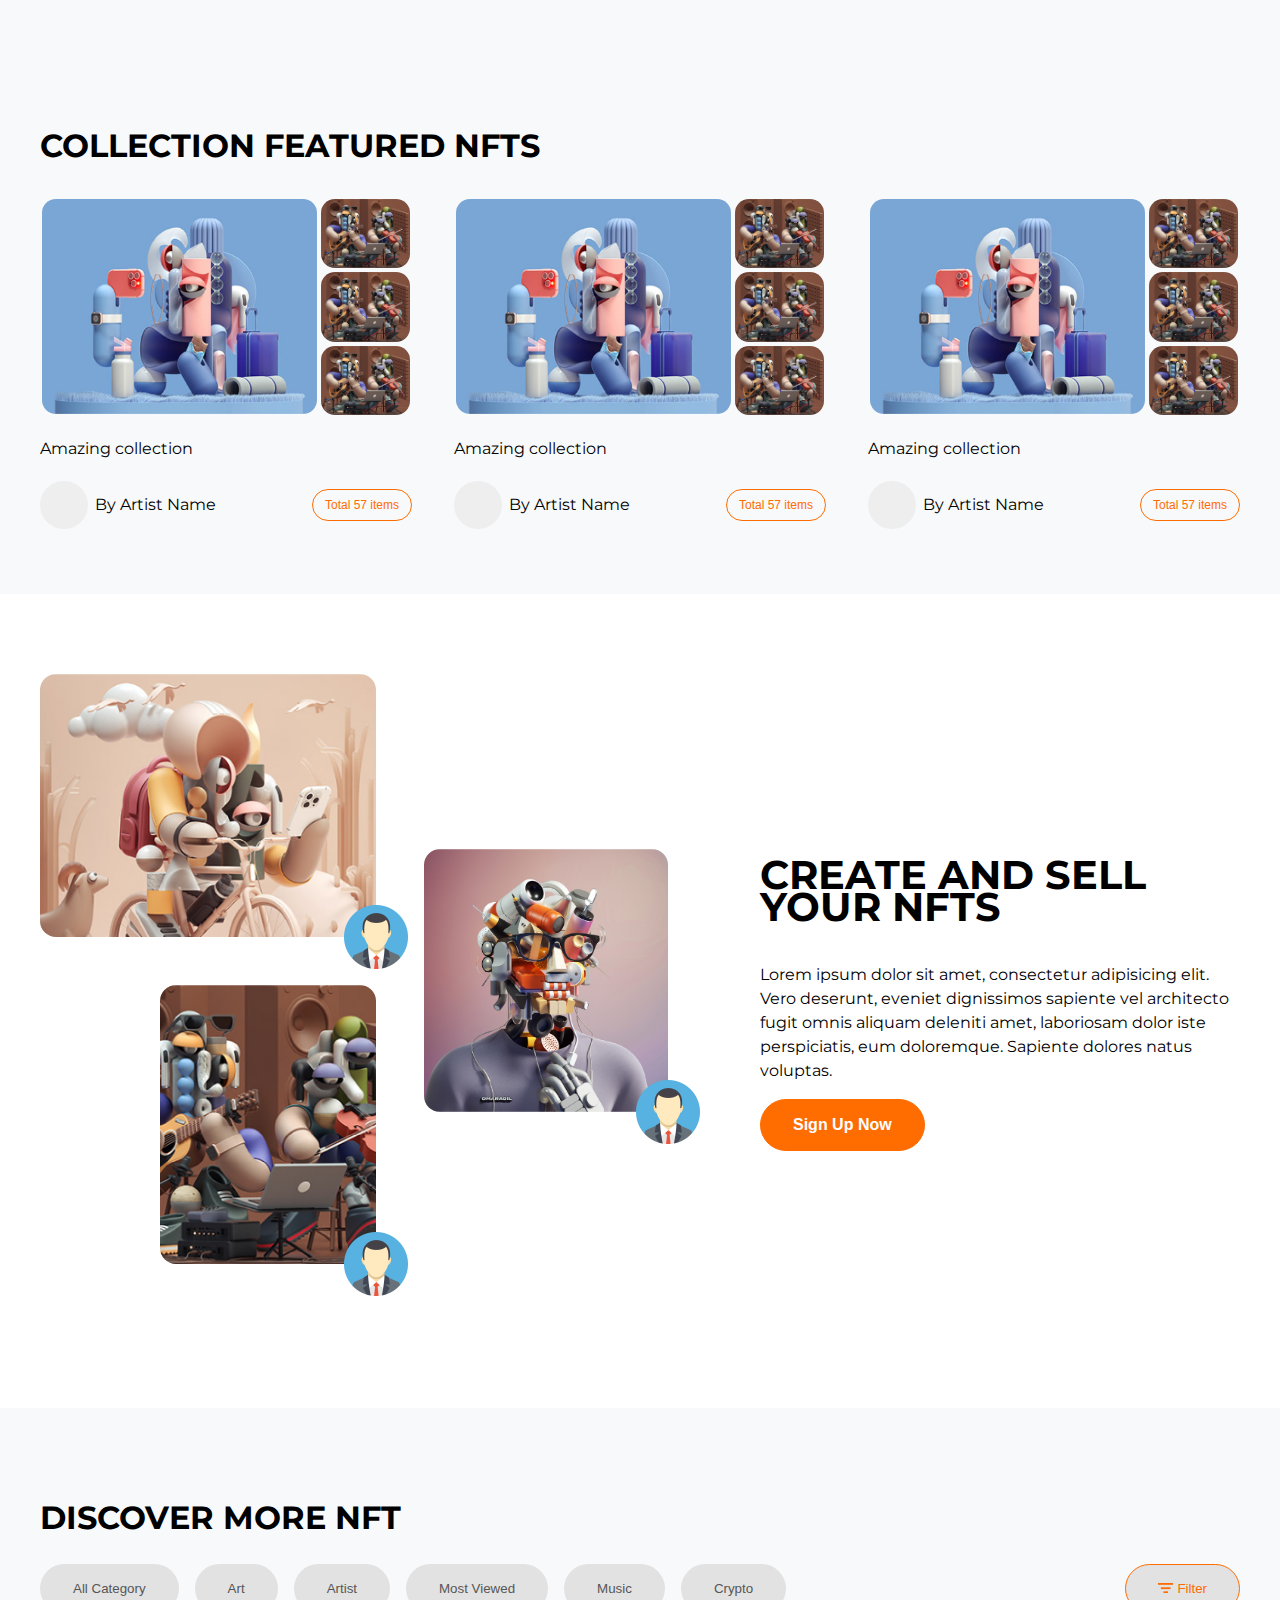
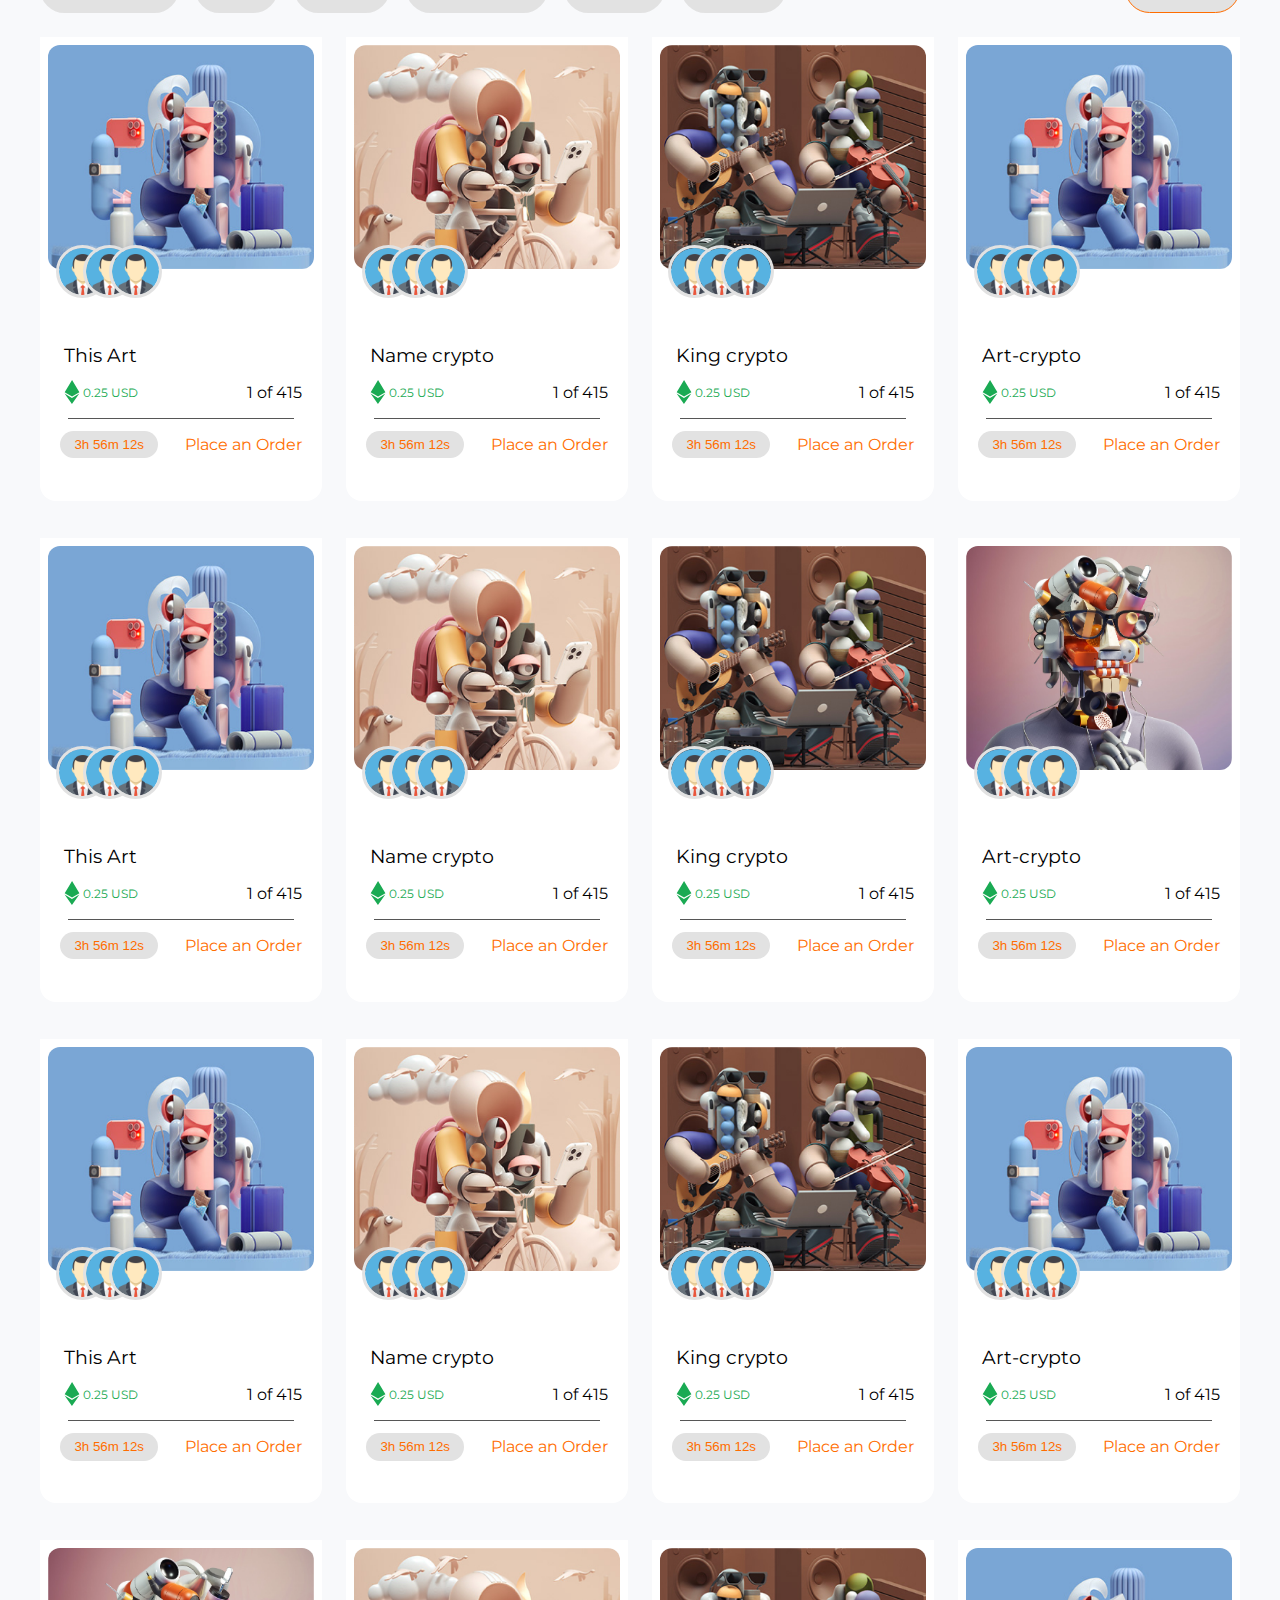
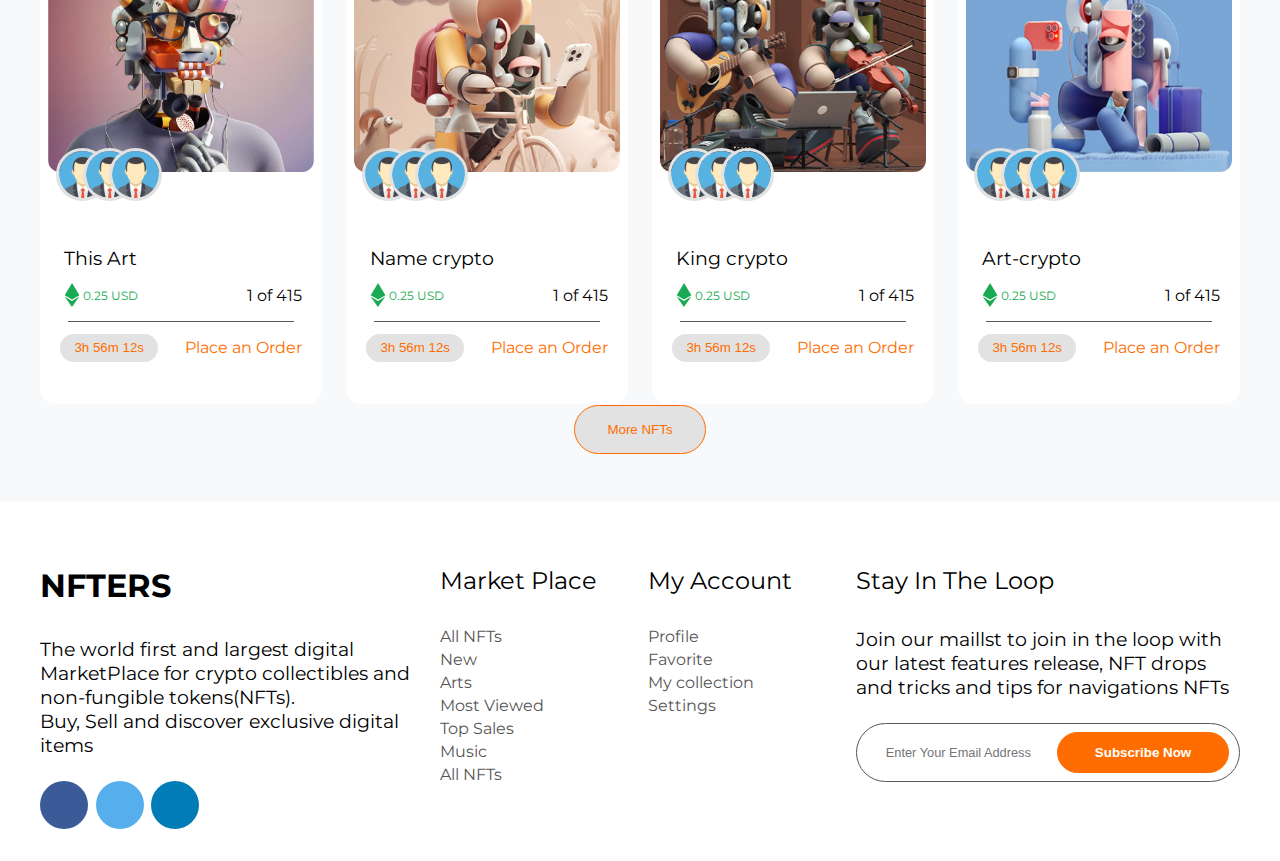
==== commit 1f4abce9: "done" ====
--- a/index.html
+++ b/index.html
@@ -75,37 +75,33 @@
             class="first"
             src="./img/Asset 6.png"
             alt="test image"
-            onclick="getValue({'index':1})"
+            onclick="getValue(1)"
           />
           <img
             class="second"
             src="./img/Asset 2.png"
             alt="test image"
-            onclick="getValue({'index':2})"
+            onclick="getValue(2)"
           />
           <img
             class="third"
             src="./img/Asset 3.png"
             alt="test image"
-            onclick="getValue({'index':3})"
+            onclick="getValue(3)"
           />
           <img
             src="./img/Asset 4.png"
             alt="test image"
-            onclick="getValue({'index':4})"
+            onclick="getValue(4)"
           />
           <img
             src="./img/Asset 5.png"
             alt="test image"
-            onclick="getValue({'index':5})"
+            onclick="getValue(5)"
           />
         </div>
-        <form class="slider" onchange="getValue()" id="form-slider">
-          <input type="radio" name="slide" value="1" checked />
-          <input type="radio" name="slide" value="2" />
-          <input type="radio" name="slide" value="3" />
-          <input type="radio" name="slide" value="4" />
-          <input type="radio" name="slide" value="5" />
+        <form class="slider"  id="form-slider">
+          <input type="range" min="1" max="5" value="1" name="slide" id="myRange" oninput="getValue(this.value)">
         </form>
       </div>
     </section>
@@ -939,32 +935,21 @@
     </section>
   </body>
   <script>
-    const form_elements = document.getElementById("form-slider").children;
-    const _count = 0;
-
+    const elements = document.getElementById("img-slider").children;
     var _timer = ()=>{return setInterval(() => {
-      getValue({
-        index:
-          +1 +
-          (parseInt(
-            document.querySelector('input[name="slide"]:checked').value
-          ) %
-            form_elements.length),
-      });
+      const slider_range=document.getElementById("myRange")
+      console.log((parseInt(slider_range.value)%parseInt(elements.length))+1)
+      getValue(
+        (parseInt(slider_range.value)+1)%parseInt(elements.length)+1
+      );
     },999999)};
     
     var _timer_instance=_timer()
 
     function getValue(_int) {
-      if (_int) {
-        var _value = _int.index;
-      } else {
-        var _value = document.querySelector(
-          'input[name="slide"]:checked'
-        ).value;
-      }
+      console.log(_int)
+      var _value = parseInt(_int);
       const elements = document.getElementById("img-slider").children;
-
       for (var i = 0; i < elements.length; i++) {
         if (i + 1 < _value || i - 1 > _value) {
           elements[i].removeAttribute("class");
@@ -985,7 +970,7 @@
           elements[0].setAttribute("class", "third");
         }
       }
-      form_elements[_value - 1].checked = true;
+      document.getElementById("myRange").value=_value
       clearInterval(_timer_instance);
       _timer_instance=_timer();
     }
--- a/css/main.css
+++ b/css/main.css
@@ -191,20 +191,24 @@
   align-items: center;
 }
 
-.slider input {
+#myRange {
   -webkit-appearance: none;
   -moz-appearance: none;
   appearance: none;
-  padding: 0.25rem 1.5rem;
+  transition: opacity .2s;
+  color: var(--color-light-btn2);
+
+}
+
+#myRange::-webkit-slider-thumb,#myRange::-moz-range-thumb {
+  background-color: var(--color-light-btn2);
+  border-radius: 1rem;
+  padding: 0.2rem 0.75rem;
+  height: 0.35rem;
   margin: 0.1rem 0;
-  border-radius: 1rem;
-  transition: 0.1s;
-  color: var(--color-light-btn2);
-}
-
-.slider input:checked {
-  background-color: var(--color-light-btn2);
-}
+  border: none;
+}
+
 .img-slider {
   position: relative;
   max-height: 600px;
@@ -224,11 +228,19 @@
 .img-slider .first,
 .img-slider .third {
   grid-row: 1/2;
+  position: relative;
+}
+.img-slider .second{
+  z-index: 0;
+}
+.img-slider .second{
+  z-index: 1;
 }
 .first {
   grid-column: 1/4;
   order: 3;
-  animation: animate-fit 0.4s ease-in;
+  z-index: 2;
+  animation: animate-fit 0.4s ease-in 1ms;
   border: 4px solid rgba(114, 2, 114, 0.1);
   height: 400px;
   width: 400px;
@@ -495,18 +507,19 @@
   display: flex;
   align-items: center;
   gap: 5px;
-  padding: 0.25rem 0 0 0;
+  padding: 0.4rem 0;
   margin: 0;
 }
 #top-featured > div {
   display: flex;
   justify-content: space-between;
-  align-items: center;
+  /*! align-items: ; */
   padding: 1rem 0;
 }
 #top-featured h5 {
-  padding: 0;
-  margin: 0;
+  padding: 0 0 0 0.4rem;
+  margin: 0;
+  text-align: left;
 }
 .detail {
   display: flex;
@@ -929,6 +942,9 @@
 .mobile-nav li {
   position: relative;
 }
+.detail ~ div .price svg{
+  transform: scale(0.8);
+}
 
 @media (max-width: 950px) {
   #top-collection {
@@ -1057,9 +1073,14 @@
 
 @keyframes animate-fit {
   0% {
-    right: 50px;
-    opacity: 0.85;
+    right: -75px;
+    opacity: 0.9;
     transform: scale(0.85);
+  }
+  60% {
+    right: -50px;
+    opacity: 1;
+    transform: scale(1);
   }
   100% {
     transform: scale(1);
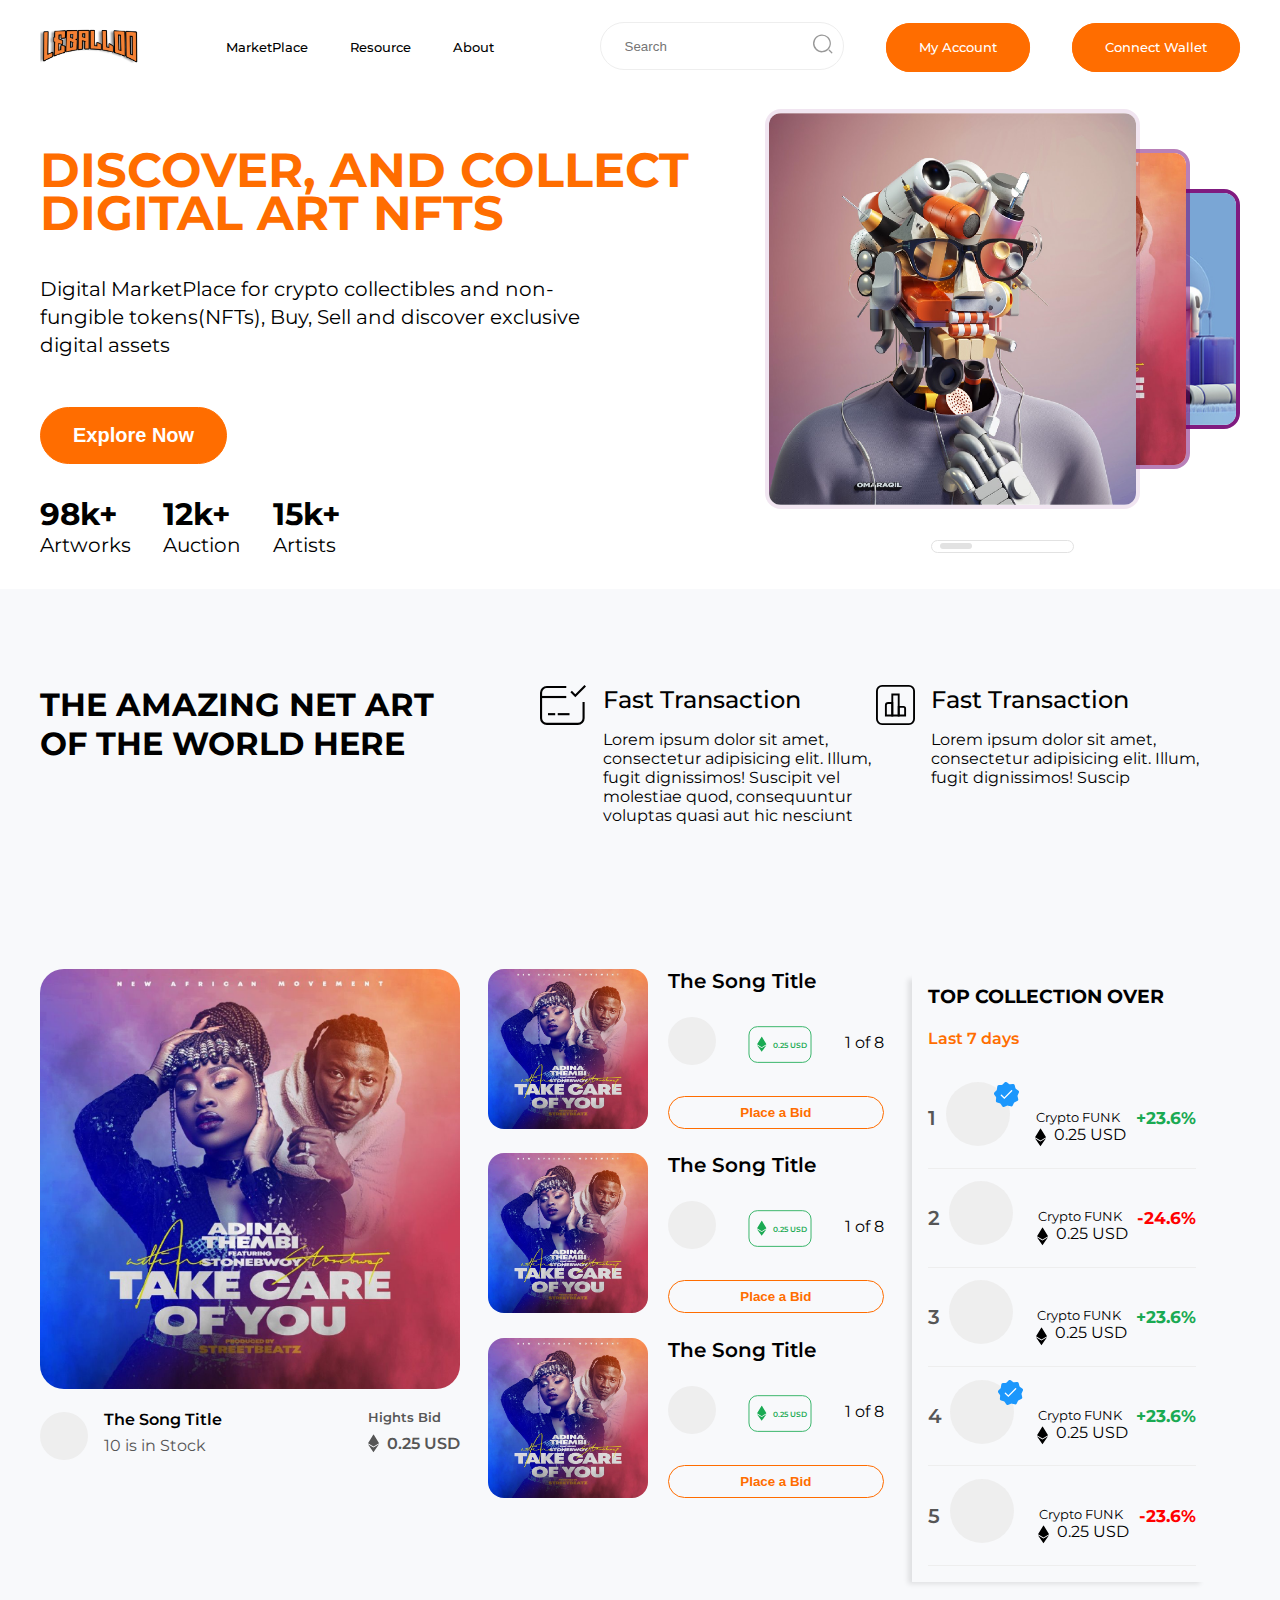
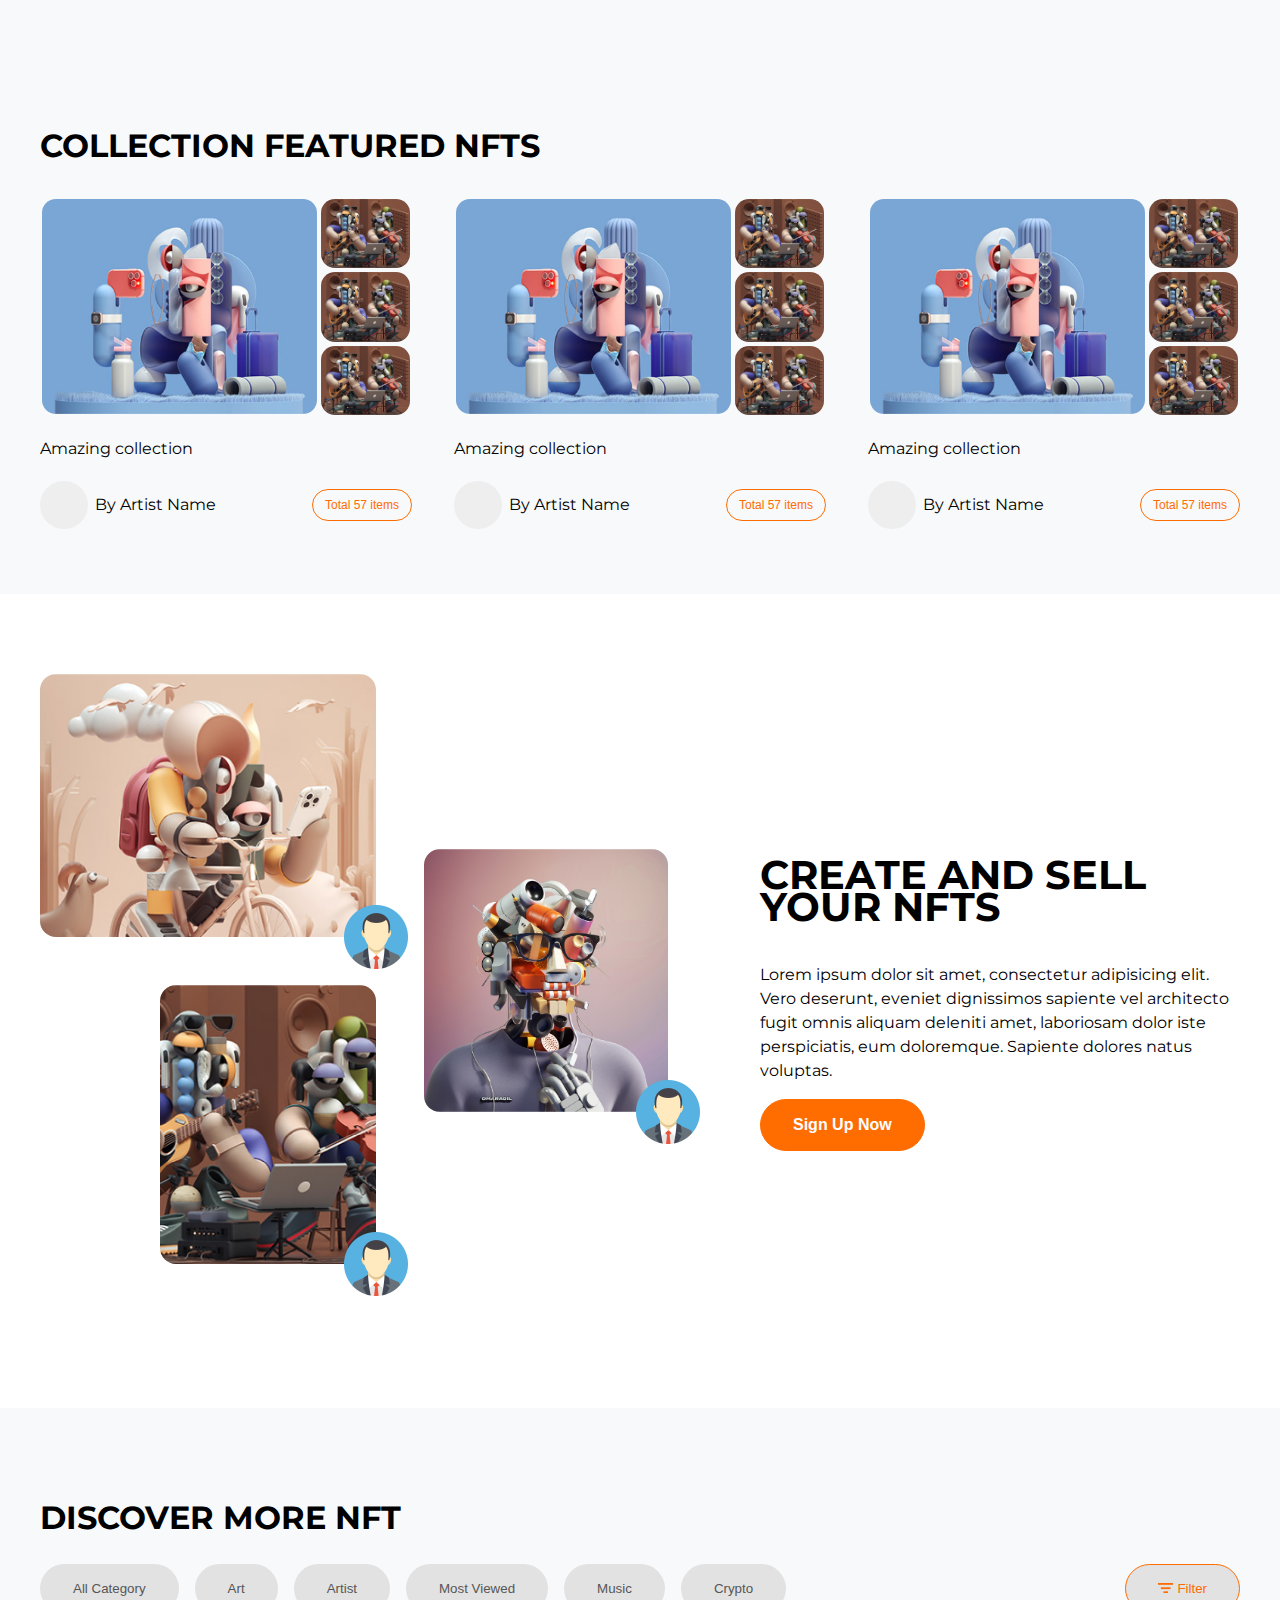
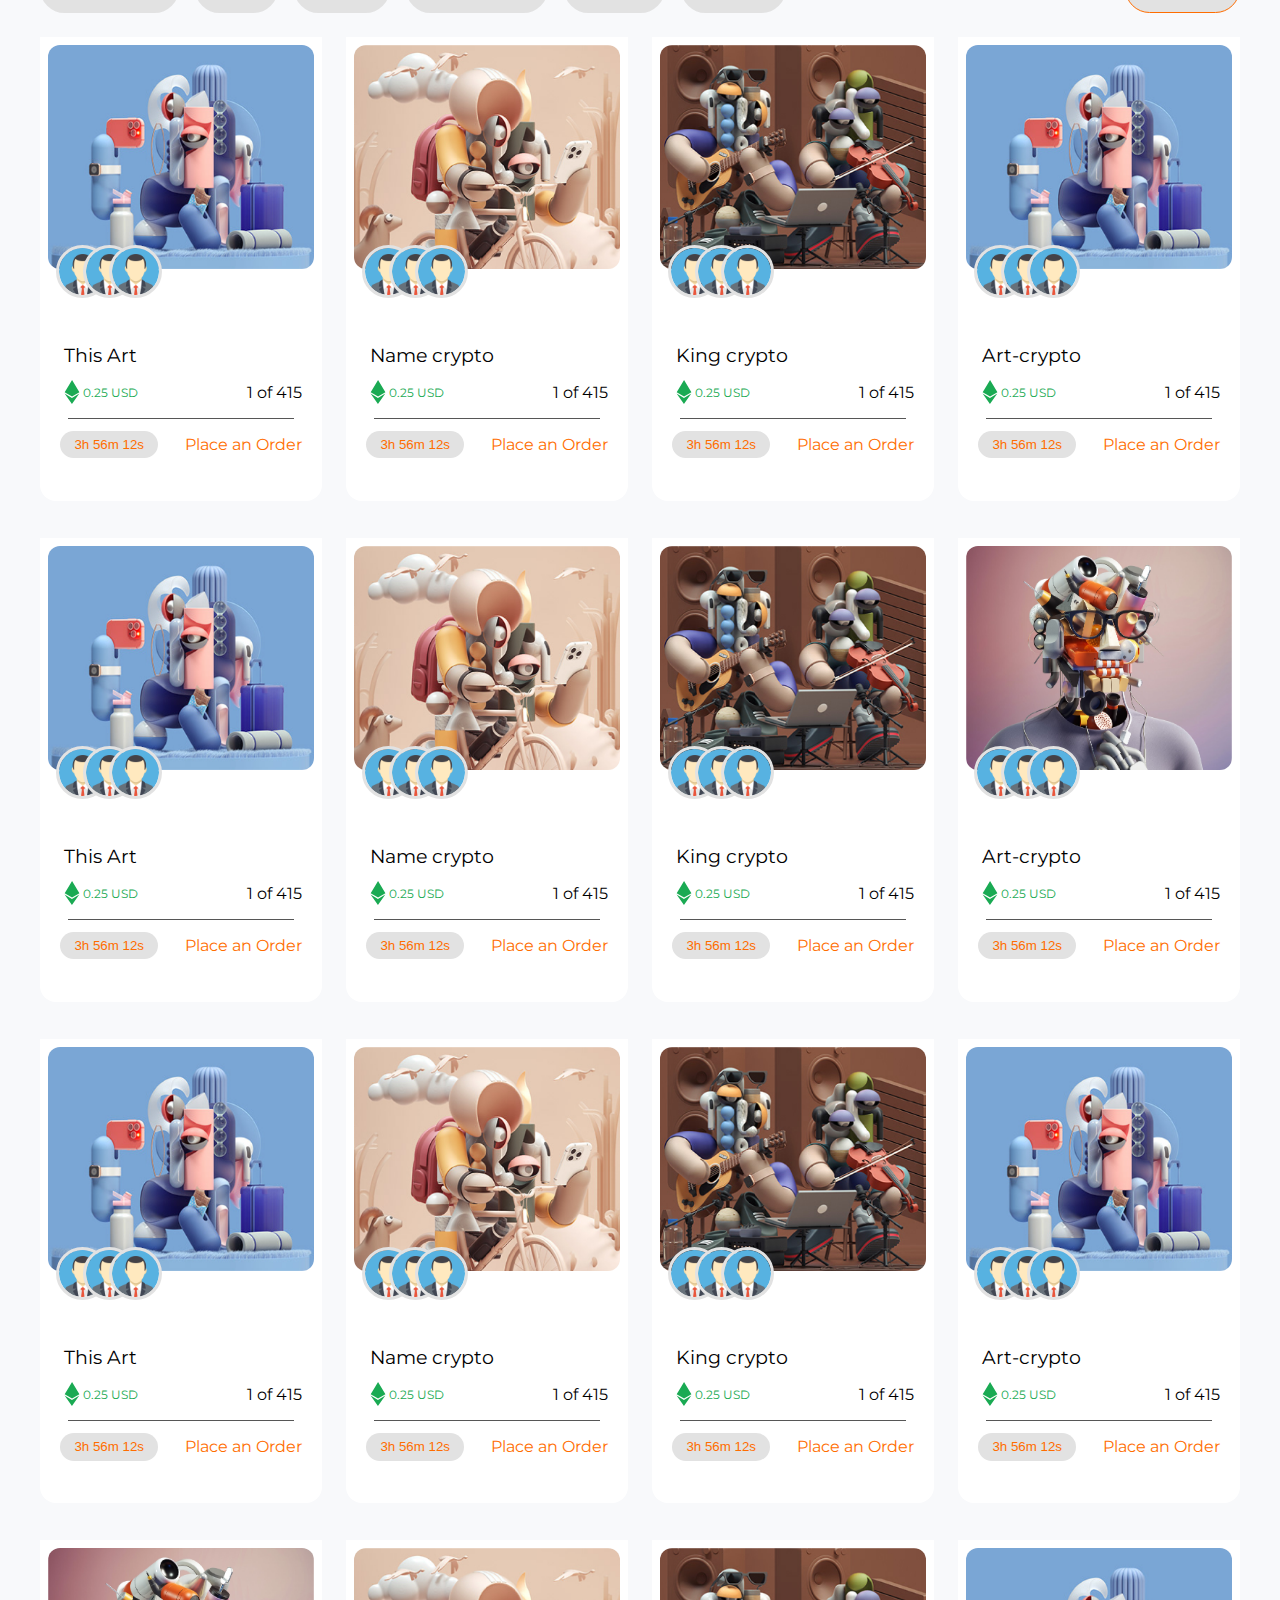
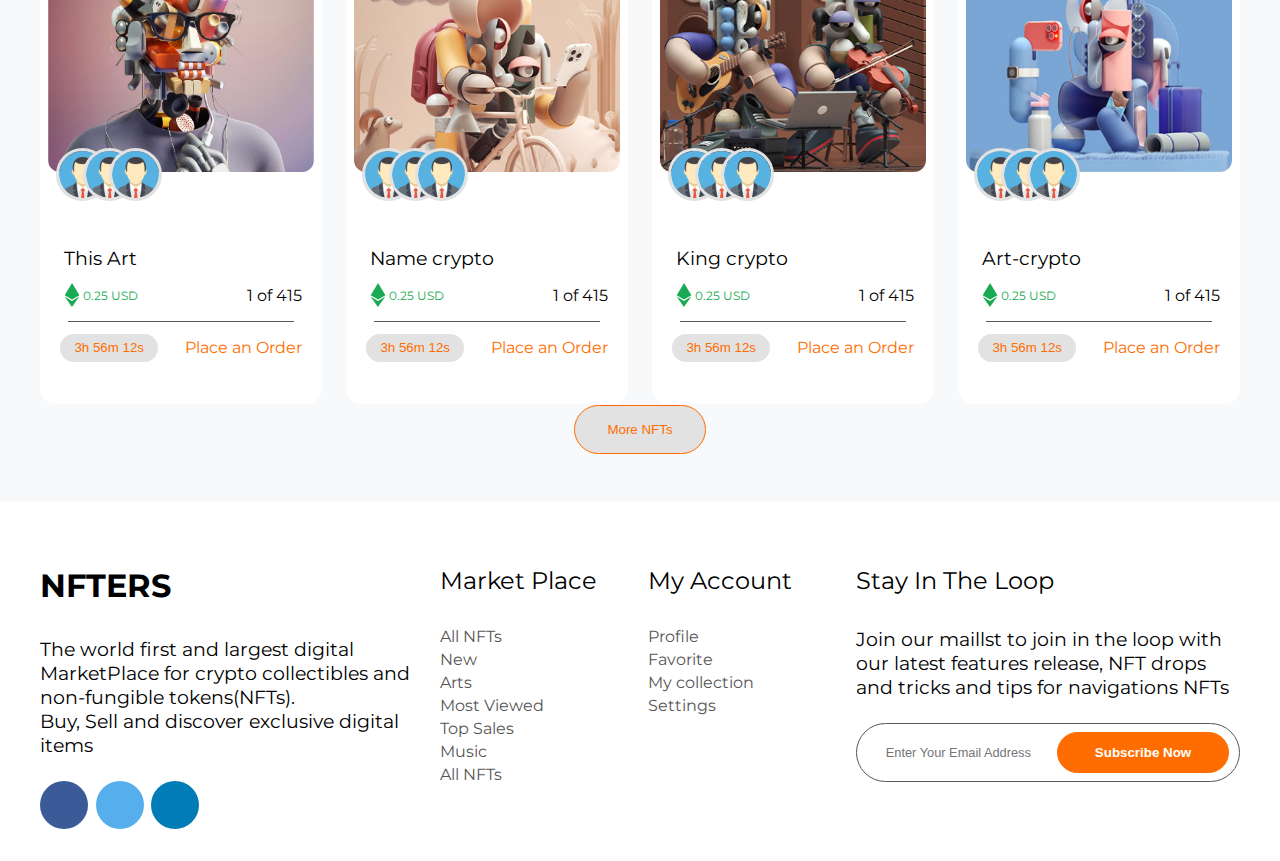
==== commit 4cf6ed3f: "done" ====
--- a/index.html
+++ b/index.html
@@ -101,7 +101,7 @@
           />
         </div>
         <form class="slider"  id="form-slider">
-          <input type="range" min="1" max="5" value="1" name="slide" id="myRange" oninput="getValue(this.value)">
+          <input type="range" min="1" max="5" value="1" class="range_slider" name="slide" id="myRange" oninput="getValue(this.value)">
         </form>
       </div>
     </section>
--- a/css/main.css
+++ b/css/main.css
@@ -184,29 +184,41 @@
 }
 .slider {
   margin: 1rem auto 0rem;
-  padding: 0.1rem 0.3rem;
-  border: 1px solid var(--color-light-btn2);
-  border-radius: 1rem;
-  display: flex;
-  align-items: center;
-}
-
-#myRange {
+}
+
+.range_slider {
   -webkit-appearance: none;
   -moz-appearance: none;
   appearance: none;
-  transition: opacity .2s;
+  transition: 1s;
+  padding: 0.05rem 0.4rem;
+  border: 1px solid var(--color-light-btn2);
   color: var(--color-light-btn2);
-
-}
-
-#myRange::-webkit-slider-thumb,#myRange::-moz-range-thumb {
+  border-radius: 1rem;
+}
+
+.range_slider::-webkit-slider-thumb{
+    -webkit-appearance: none;
+    appearance: none;
+    border-radius: 1rem;
+    padding: 0.2rem 0.75rem;
+    height: 0.2rem;
+    width: 2rem;
+    margin: 0.1rem; 
+    background: var(--color-light-btn2);
+    cursor: pointer;
+    border: none;
+} 
+.range_slider::-moz-range-thumb {
   background-color: var(--color-light-btn2);
   border-radius: 1rem;
   padding: 0.2rem 0.75rem;
-  height: 0.35rem;
-  margin: 0.1rem 0;
+  height: 0.2rem;
+  width: 2rem;
+  margin: 0.1rem;
   border: none;
+  transition: 1s;
+  cursor: pointer;
 }
 
 .img-slider {
